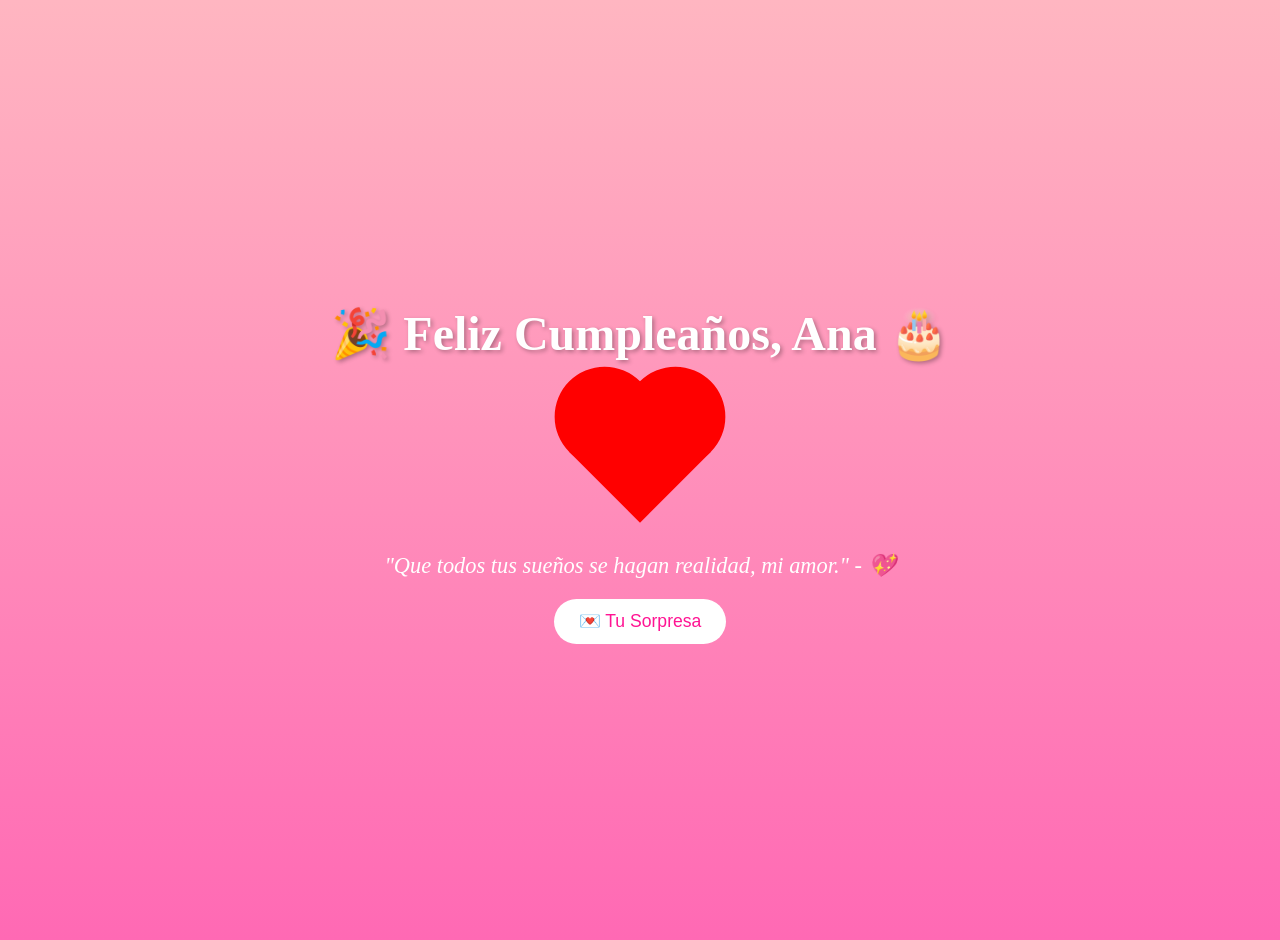
==== index.html @ d387779c "Update index.html" ====
<!DOCTYPE html>
<html lang="es">
<head>
    <meta charset="UTF-8">
    <meta name="viewport" content="width=device-width, initial-scale=1.0">
    <title>Feliz Cumpleaños, Ana</title>
    <style>
        /* Estilos generales */
        body {
            margin: 0;
            padding: 0;
            background: linear-gradient(to bottom, #ffb6c1, #ff69b4);
            font-family: 'Georgia', serif;
            color: #fff;
            text-align: center;
            display: flex;
            flex-direction: column;
            align-items: center;
            justify-content: center;
            min-height: 100vh;
            padding: 20px;
            transition: all 0.5s ease-in-out;
            overflow-x: hidden;
        }

        h1 {
            font-size: 3em;
            margin: 10px;
            text-shadow: 2px 2px 4px rgba(0,0,0,0.3);
            animation: bounce 1s infinite alternate;
        }

        @keyframes bounce {
            0% { transform: translateY(0); }
            100% { transform: translateY(-10px); }
        }

        /* Corazón animado */
        .heart-container {
            position: relative;
            width: 120px;
            height: 120px;
            margin: 20px auto;
        }

        .heart {
            position: absolute;
            width: 100px;
            height: 100px;
            background: red;
            left: 50%;
            top: 50%;
            transform: translate(-50%, -50%) rotate(-45deg);
            animation: heartbeat 1.5s infinite;
        }

        .heart::before,
        .heart::after {
            content: "";
            position: absolute;
            width: 100px;
            height: 100px;
            background: red;
            border-radius: 50%;
        }

        .heart::before {
            left: 50px;
            top: 0;
        }

        .heart::after {
            top: -50px;
            left: 0;
        }

        @keyframes heartbeat {
            0%, 100% { transform: translate(-50%, -50%) rotate(-45deg) scale(1); }
            50% { transform: translate(-50%, -50%) rotate(-45deg) scale(1.2); }
        }

        /* Citas y texto */
        .quote {
            font-size: 1.4em;
            font-style: italic;
            margin: 20px;
        }

        /* Botón */
        .love-button {
            padding: 12px 25px;
            font-size: 1.1em;
            border: none;
            border-radius: 25px;
            background: #fff;
            color: #ff1493;
            cursor: pointer;
            transition: background 0.3s, transform 0.3s;
        }

        .love-button:hover {
            background: #ff69b4;
            color: white;
            transform: scale(1.05);
        }

        /* Carta oculta */
        .hidden-message {
            display: none;
            font-size: 1.2em;
            margin: 20px;
            max-width: 600px;
            line-height: 1.5;
            padding: 15px;
            border-radius: 10px;
            background: rgba(255,255,255,0.2);
            animation: fadeIn 1s ease-in-out;
        }

        @keyframes fadeIn {
            0% { opacity: 0; }
            100% { opacity: 1; }
        }

        /* Activar scroll cuando la carta esté visible */
        .show-scroll {
            overflow-y: auto;
            height: auto;
        }

        /* Globos flotantes */
        .balloon {
            position: absolute;
            width: 30px;
            height: 40px;
            background: #ff0000;
            border-radius: 50%;
            opacity: 0.7;
            animation: floatUp 5s infinite linear;
        }

        @keyframes floatUp {
            0% { transform: translateY(0); opacity: 0.8; }
            100% { transform: translateY(-100vh); opacity: 0; }
        }

        /* Diseño responsive */
        @media (max-width: 600px) {
            h1 {
                font-size: 2.5em;
            }

            .heart-container {
                width: 100px;
                height: 100px;
            }

            .quote {
                font-size: 1.2em;
            }

            .love-button {
                font-size: 1em;
                padding: 10px 20px;
            }

            .hidden-message {
                font-size: 1em;
                padding: 10px;
            }
        }

    </style>
</head>
<body id="pageBody">
    <h1>🎉 Feliz Cumpleaños, Ana 🎂</h1>
    <div class="heart-container">
        <div class="heart"></div>
    </div>

    <div class="quote">
        "Que todos tus sueños se hagan realidad, mi amor." - 💖
    </div>

    <button class="love-button" onclick="showMessage()">💌 Tu Sorpresa</button>

    <div id="hiddenMessage" class="hidden-message">
        <h2>💌 Carta para ti</h2>
        <p>Mi amor, Ana,</p>
        <p>Hoy es un día especial, porque el mundo celebró el día en que llegaste a iluminarlo con tu sonrisa.  
           Pero más que un cumpleaños, es un recordatorio de lo maravillosa que eres y de lo afortunado que soy de compartir mi vida contigo.</p>
        <p>Te amo con cada latido, con cada palabra y con cada mirada.  
           Hoy, mi deseo es que este nuevo año en tu vida esté lleno de felicidad, amor y sueños cumplidos.</p>
        <p>Feliz cumpleaños, mi amor.  
           Siempre tuyo,</p>
        <p>Tu amor 💖</p>
    </div>

    <script>
        function showMessage() {
            let message = document.getElementById("hiddenMessage");
            let body = document.getElementById("pageBody");

            message.style.display = "block";
            body.classList.add("show-scroll");

            // Generar globos
            for (let i = 0; i < 10; i++) {
                let balloon = document.createElement("div");
                balloon.classList.add("balloon");
                balloon.style.left = Math.random() * window.innerWidth + "px";
                balloon.style.animationDuration = (3 + Math.random() * 3) + "s";
                document.body.appendChild(balloon);

                setTimeout(() => {
                    balloon.remove();
                }, 5000);
            }
        }
    </script>
</body>
</html>
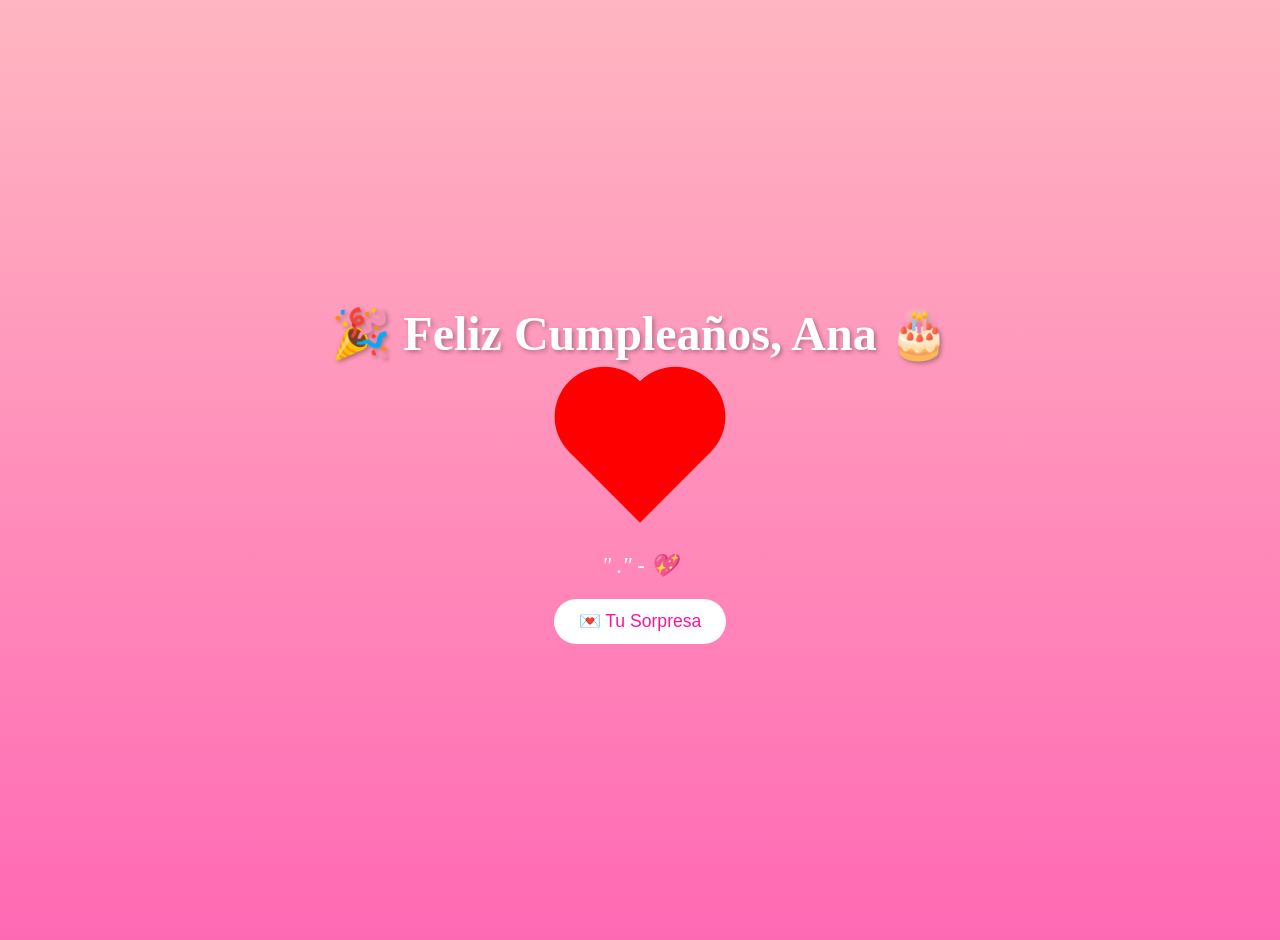
==== commit dcbfcea8: "Update index.html" ====
--- a/index.html
+++ b/index.html
@@ -179,21 +179,20 @@
     </div>
 
     <div class="quote">
-        "Que todos tus sueños se hagan realidad, mi amor." - 💖
+        " ." - 💖
     </div>
 
     <button class="love-button" onclick="showMessage()">💌 Tu Sorpresa</button>
 
     <div id="hiddenMessage" class="hidden-message">
-        <h2>💌 Carta para ti</h2>
-        <p>Mi amor, Ana,</p>
+        <h2>💌 Cartita para ti</h2>
         <p>Hoy es un día especial, porque el mundo celebró el día en que llegaste a iluminarlo con tu sonrisa.  
            Pero más que un cumpleaños, es un recordatorio de lo maravillosa que eres y de lo afortunado que soy de compartir mi vida contigo.</p>
         <p>Te amo con cada latido, con cada palabra y con cada mirada.  
            Hoy, mi deseo es que este nuevo año en tu vida esté lleno de felicidad, amor y sueños cumplidos.</p>
-        <p>Feliz cumpleaños, mi amor.  
-           Siempre tuyo,</p>
-        <p>Tu amor 💖</p>
+        <p>Feliz cumpleaños, mi vida.  
+           Siempre tuyo, Siempre juntitos</p>
+        <p>Tu currusquito 💖</p>
     </div>
 
     <script>
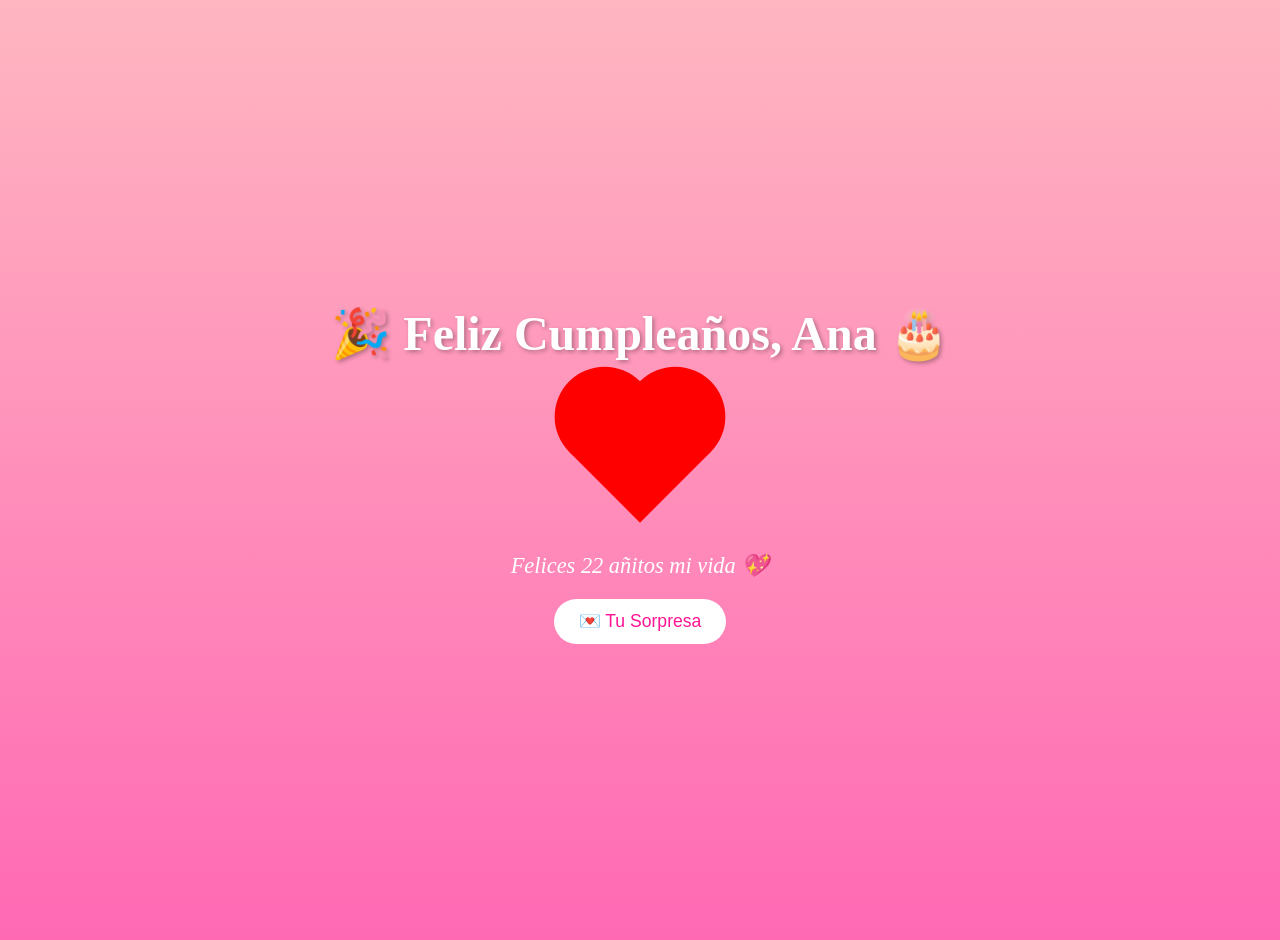
==== commit df40db3b: "Update index.html" ====
--- a/index.html
+++ b/index.html
@@ -179,19 +179,19 @@
     </div>
 
     <div class="quote">
-        " ." - 💖
+        Felices 22 añitos mi vida 💖
     </div>
 
     <button class="love-button" onclick="showMessage()">💌 Tu Sorpresa</button>
 
     <div id="hiddenMessage" class="hidden-message">
         <h2>💌 Cartita para ti</h2>
-        <p>Hoy es un día especial, porque el mundo celebró el día en que llegaste a iluminarlo con tu sonrisa.  
-           Pero más que un cumpleaños, es un recordatorio de lo maravillosa que eres y de lo afortunado que soy de compartir mi vida contigo.</p>
-        <p>Te amo con cada latido, con cada palabra y con cada mirada.  
-           Hoy, mi deseo es que este nuevo año en tu vida esté lleno de felicidad, amor y sueños cumplidos.</p>
-        <p>Feliz cumpleaños, mi vida.  
-           Siempre tuyo, Siempre juntitos</p>
+        <p>Hoy es un día muy muy muy especial, no solo porque cumplas 22 añitos sino porque va a ser la primera de muchisisisimas veces que te voy a felicitar :).  
+           El 5 de marzo de 2003 se ha convertido en uno de mis dias favoritos porque fue cuando nació el amor de mi vida, apareció en este mundo la persona mas buena, dulce, inteligente y maravillosa que he conocido en mi vida.</p>
+        <p>Mi amor por ti es la cosa mas bonita que he sentido nunca, afortunado es poco, eres la mejor novia del universo, cada dia que pasamos juntos se convierte en uno de los mejores dias que he vivido hasta ahora, cada conversacion, cada beso, cada abrazo, TODO.  
+           </p>
+        <p>Feliz cumpleaños, mi vida.</p>
+            <p>Siempre tuyo, Siempre juntitos</p>
         <p>Tu currusquito 💖</p>
     </div>
 
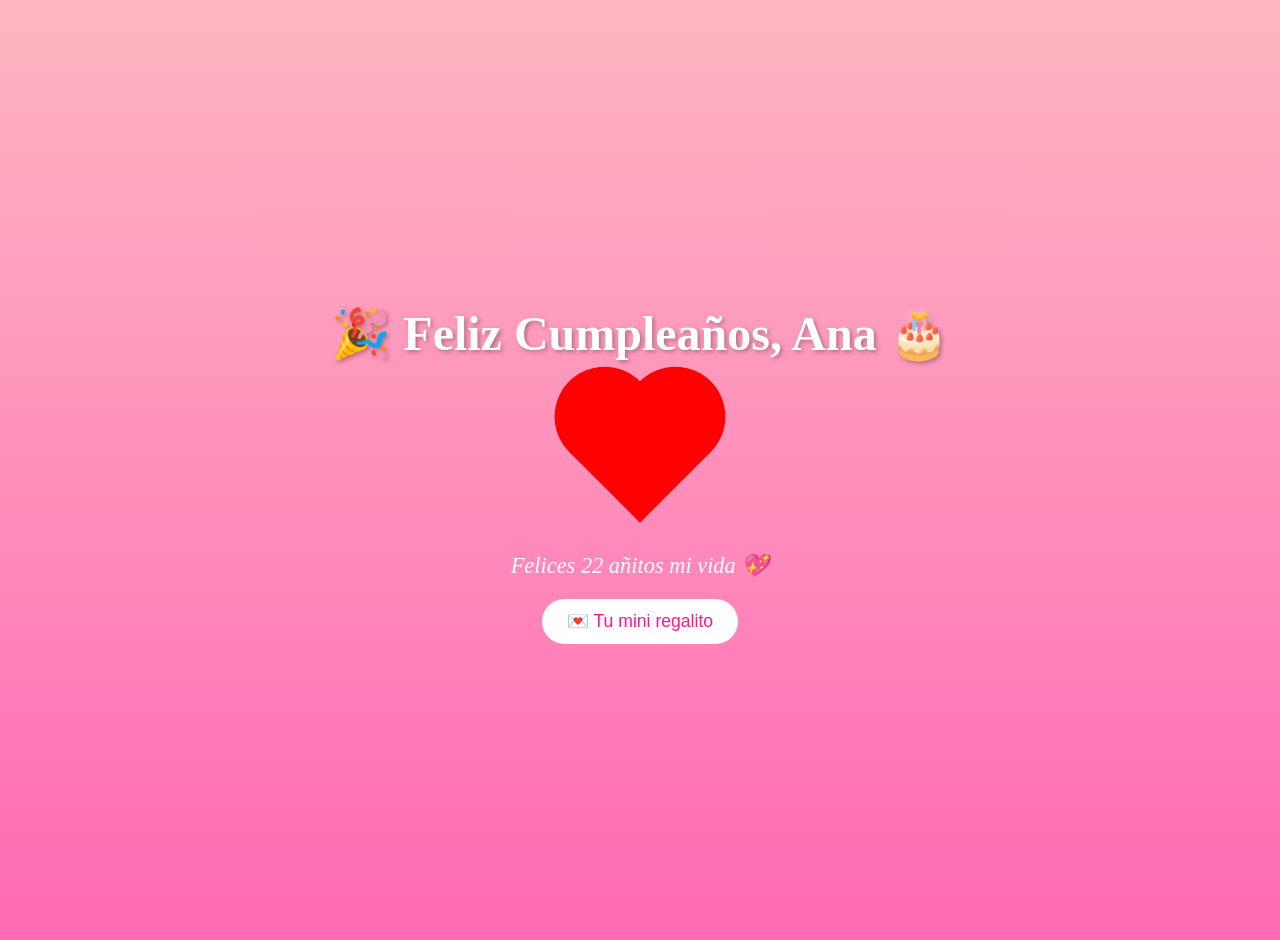
==== commit 06711c3a: "Update index.html" ====
--- a/index.html
+++ b/index.html
@@ -182,7 +182,7 @@
         Felices 22 añitos mi vida 💖
     </div>
 
-    <button class="love-button" onclick="showMessage()">💌 Tu Sorpresa</button>
+    <button class="love-button" onclick="showMessage()">💌 Tu mini regalito</button>
 
     <div id="hiddenMessage" class="hidden-message">
         <h2>💌 Cartita para ti</h2>
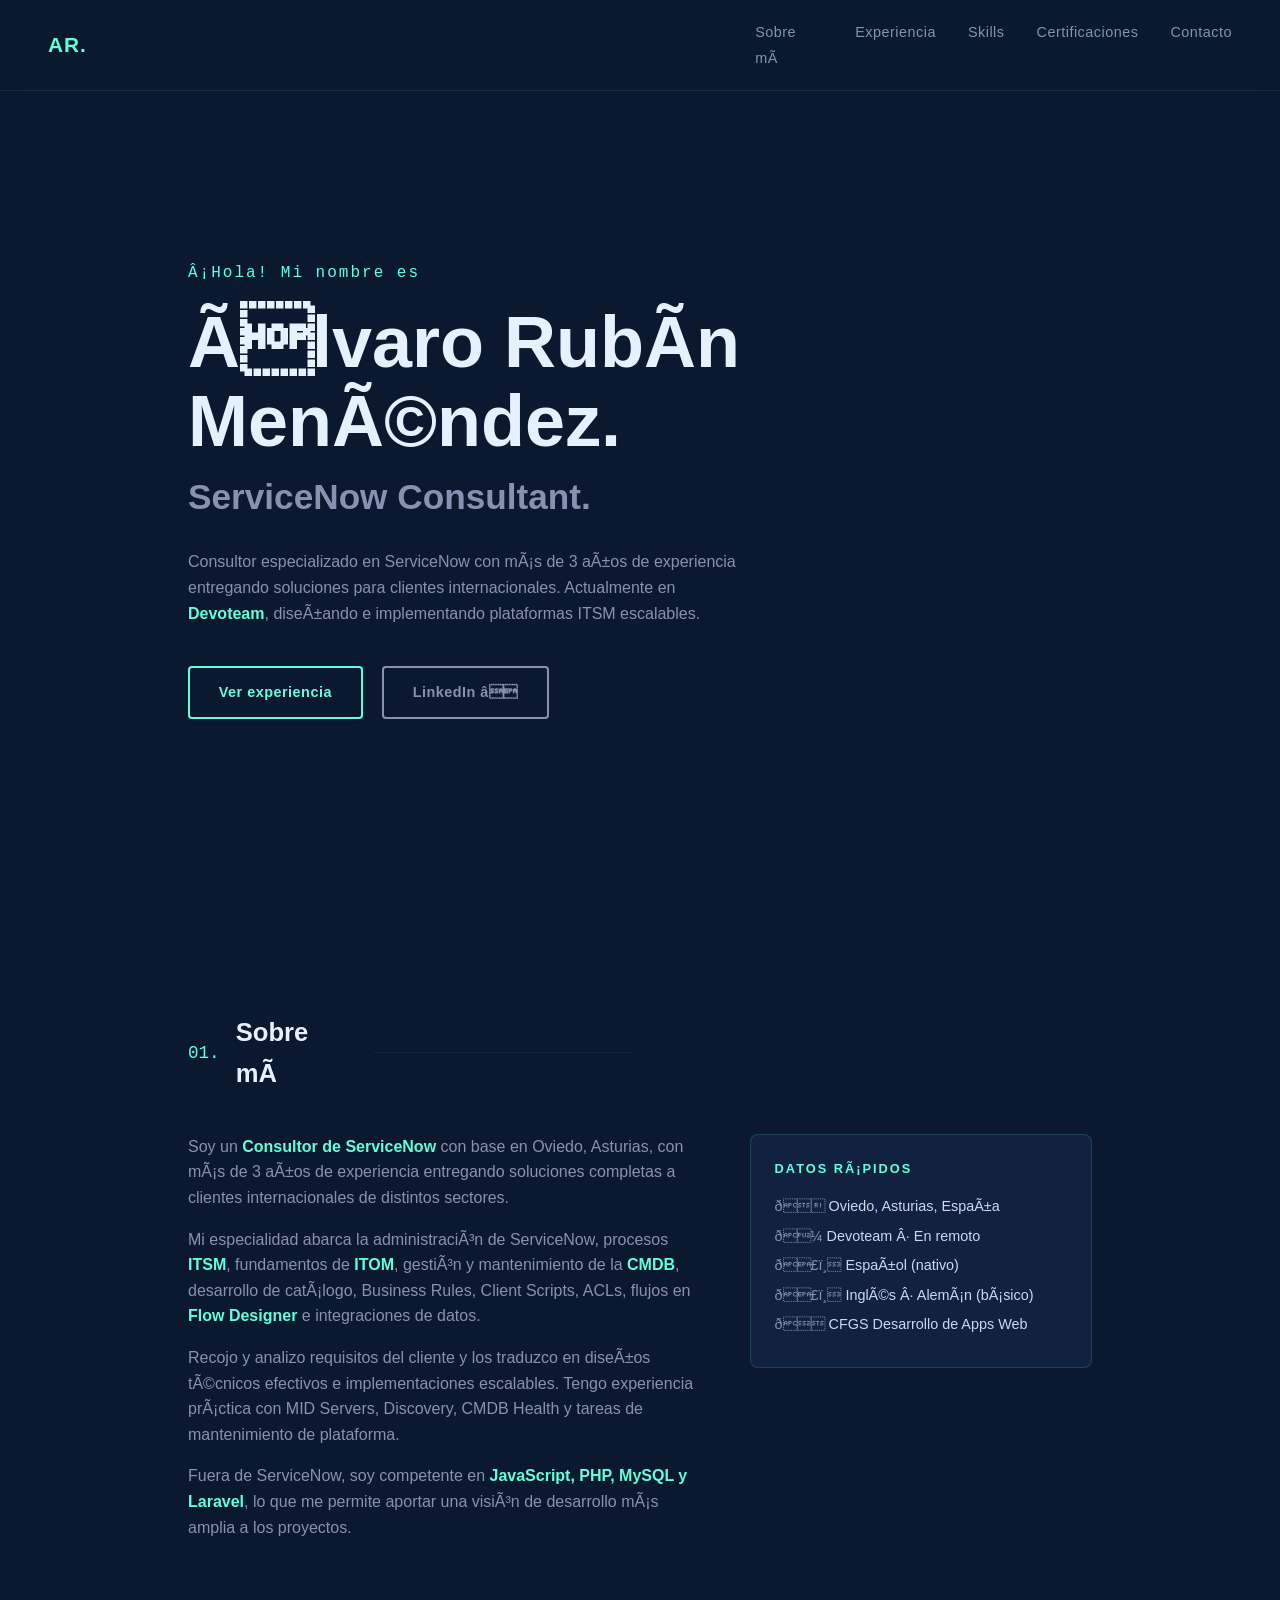
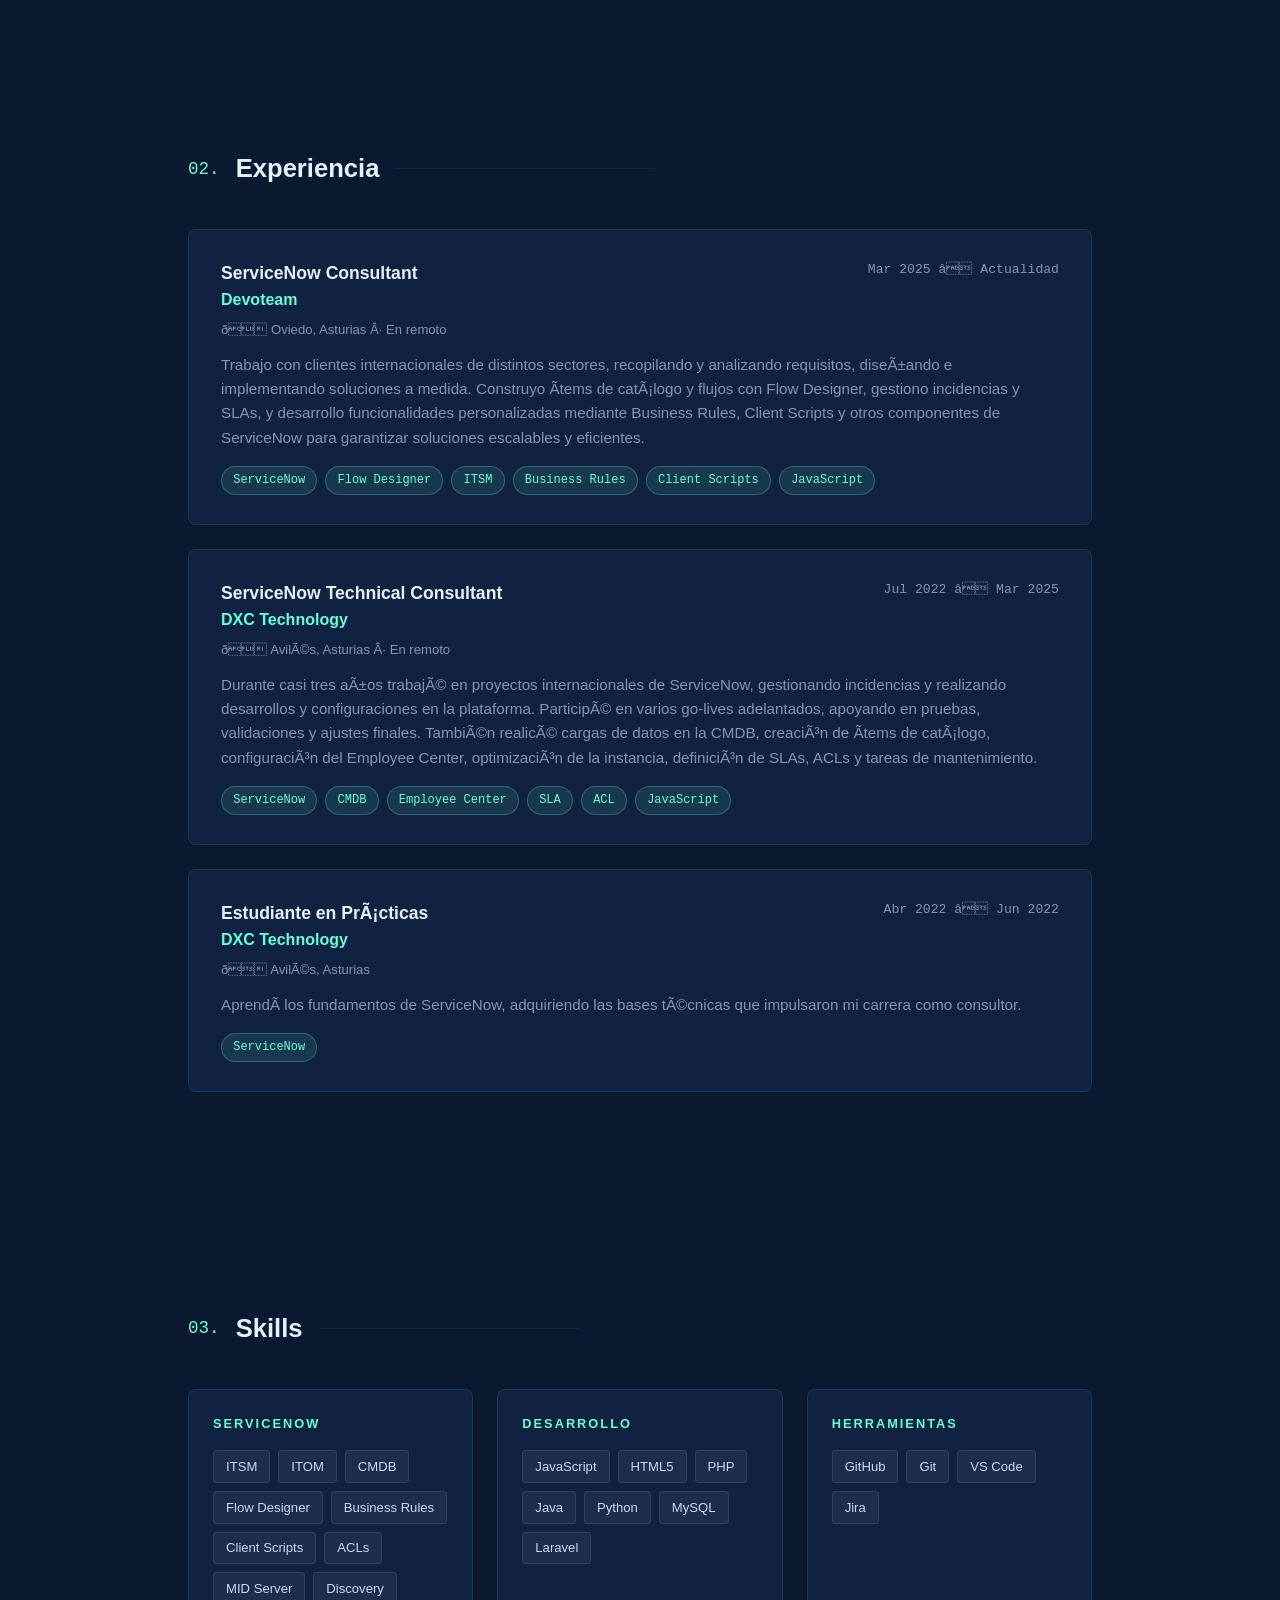
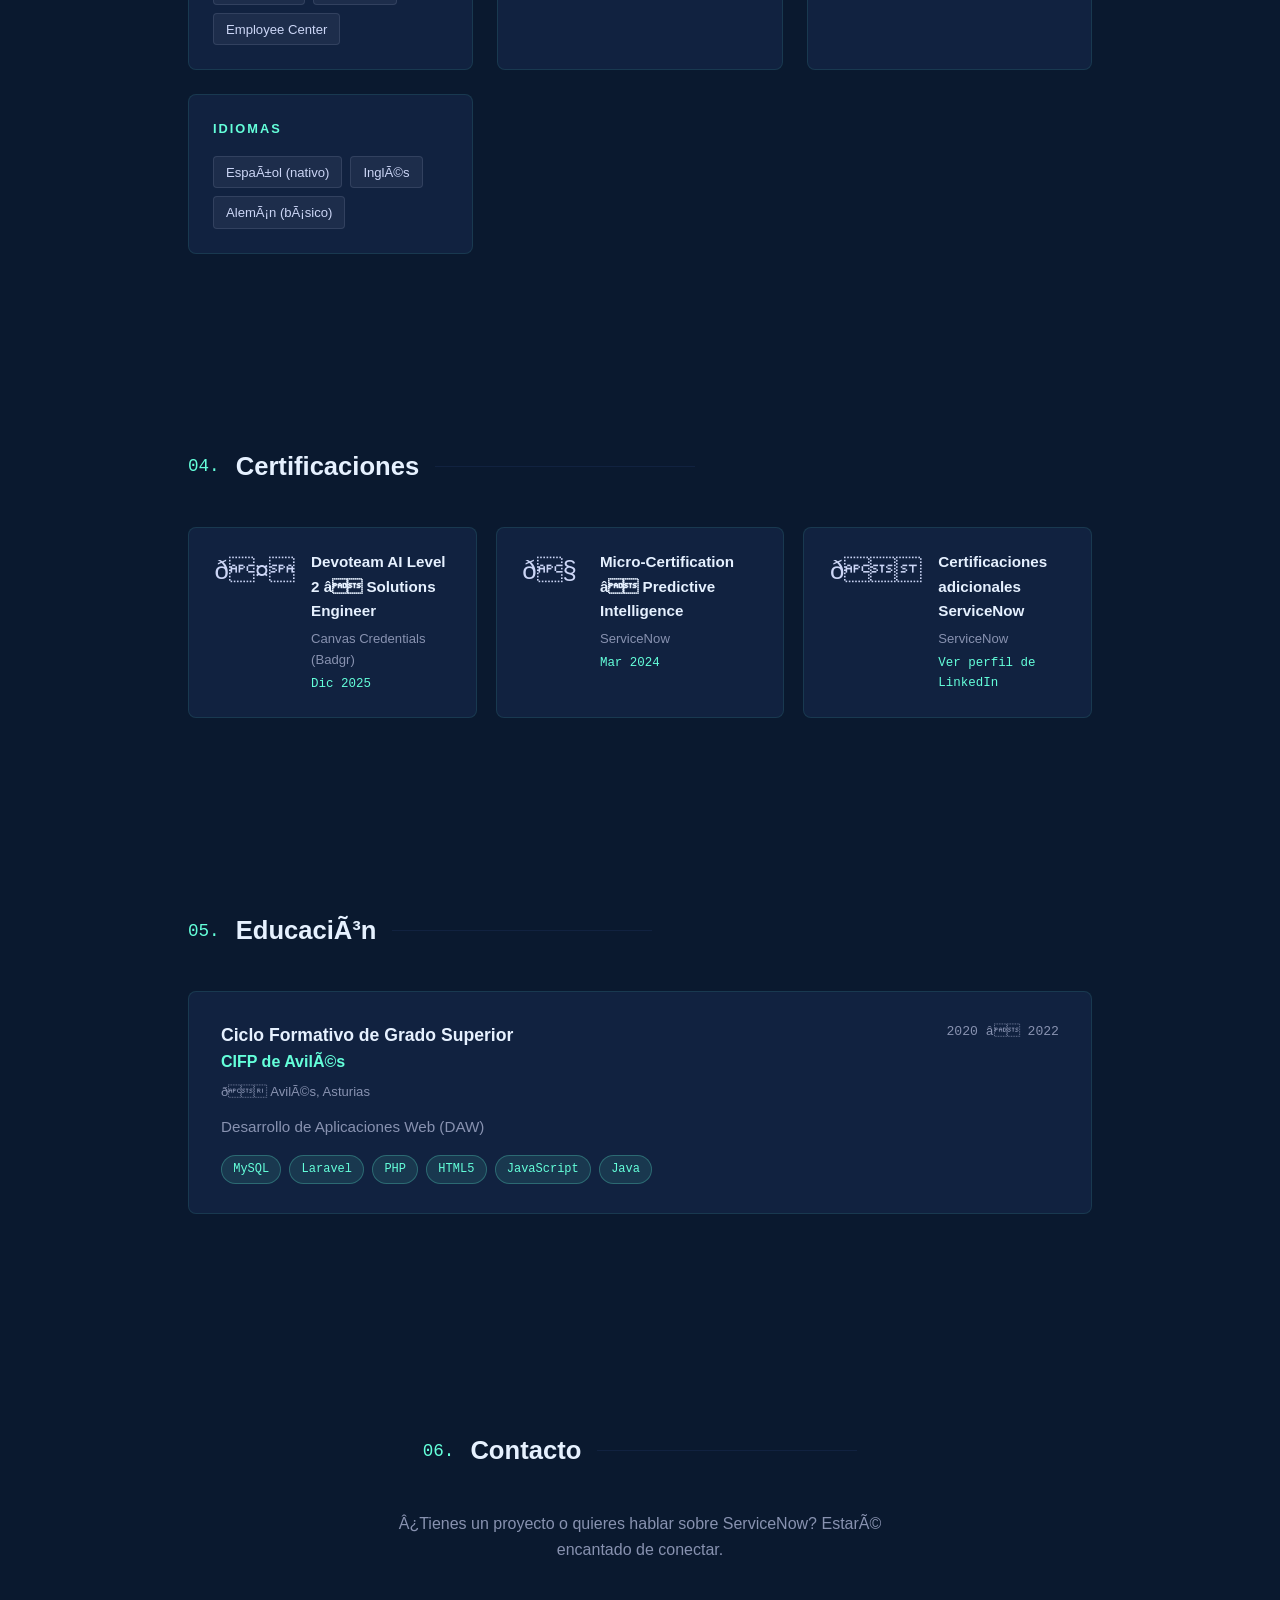
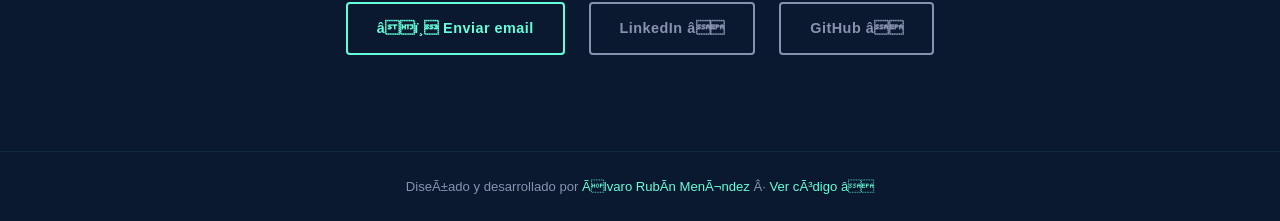
==== commit a2091a7c: "Añadir portfolio profesional" ====
--- a/index.html
+++ b/index.html
@@ -1,221 +1,682 @@
 <!DOCTYPE html>
 <html lang="es">
 <head>
-    <meta charset="UTF-8">
-    <meta name="viewport" content="width=device-width, initial-scale=1.0">
-    <title>Feliz Cumpleaños, Ana</title>
-    <style>
-        /* Estilos generales */
-        body {
-            margin: 0;
-            padding: 0;
-            background: linear-gradient(to bottom, #ffb6c1, #ff69b4);
-            font-family: 'Georgia', serif;
-            color: #fff;
-            text-align: center;
-            display: flex;
-            flex-direction: column;
-            align-items: center;
-            justify-content: center;
-            min-height: 100vh;
-            padding: 20px;
-            transition: all 0.5s ease-in-out;
-            overflow-x: hidden;
+  <meta charset="UTF-8" />
+  <meta name="viewport" content="width=device-width, initial-scale=1.0" />
+  <title>Ãlvaro RubÃ­n MenÃ©ndez â ServiceNow Consultant</title>
+  <meta name="description" content="Portfolio profesional de Ãlvaro RubÃ­n MenÃ©ndez, ServiceNow Consultant en Devoteam con mÃ¡s de 3 aÃ±os de experiencia." />
+  <style>
+    :root {
+      --bg: #0a192f;
+      --bg2: #112240;
+      --accent: #64ffda;
+      --accent2: #57cbba;
+      --text: #ccd6f6;
+      --subtext: #8892b0;
+      --white: #e6f1ff;
+      --transition: all 0.3s ease;
+    }
+
+    * { margin: 0; padding: 0; box-sizing: border-box; }
+
+    html { scroll-behavior: smooth; }
+
+    body {
+      background-color: var(--bg);
+      color: var(--text);
+      font-family: 'Segoe UI', Tahoma, Geneva, Verdana, sans-serif;
+      line-height: 1.6;
+    }
+
+    /* ââ NAV ââ */
+    nav {
+      position: fixed;
+      top: 0; left: 0; right: 0;
+      z-index: 100;
+      display: flex;
+      justify-content: space-between;
+      align-items: center;
+      padding: 1.2rem 3rem;
+      background: rgba(10, 25, 47, 0.92);
+      backdrop-filter: blur(10px);
+      border-bottom: 1px solid rgba(100, 255, 218, 0.1);
+    }
+    .nav-logo {
+      font-size: 1.3rem;
+      font-weight: 700;
+      color: var(--accent);
+      text-decoration: none;
+      letter-spacing: 1px;
+    }
+    .nav-links { display: flex; gap: 2rem; list-style: none; }
+    .nav-links a {
+      color: var(--subtext);
+      text-decoration: none;
+      font-size: 0.9rem;
+      letter-spacing: 0.5px;
+      transition: var(--transition);
+    }
+    .nav-links a:hover { color: var(--accent); }
+
+    /* ââ SECTIONS ââ */
+    section {
+      min-height: 100vh;
+      padding: 7rem 3rem 4rem;
+      max-width: 1000px;
+      margin: 0 auto;
+    }
+
+    /* ââ HERO ââ */
+    #hero {
+      display: flex;
+      flex-direction: column;
+      justify-content: center;
+      padding-top: 9rem;
+    }
+    .hero-greeting {
+      color: var(--accent);
+      font-size: 1rem;
+      letter-spacing: 2px;
+      margin-bottom: 1rem;
+      font-family: 'Courier New', monospace;
+    }
+    .hero-name {
+      font-size: clamp(2.5rem, 6vw, 4.5rem);
+      font-weight: 800;
+      color: var(--white);
+      line-height: 1.1;
+    }
+    .hero-title {
+      font-size: clamp(1.4rem, 3vw, 2.2rem);
+      font-weight: 600;
+      color: var(--subtext);
+      margin-top: 0.5rem;
+    }
+    .hero-bio {
+      max-width: 560px;
+      margin-top: 1.5rem;
+      color: var(--subtext);
+      font-size: 1rem;
+    }
+    .hero-buttons {
+      display: flex;
+      gap: 1.2rem;
+      margin-top: 2.5rem;
+      flex-wrap: wrap;
+    }
+    .btn {
+      display: inline-flex;
+      align-items: center;
+      gap: 0.5rem;
+      padding: 0.8rem 1.8rem;
+      border-radius: 4px;
+      font-size: 0.9rem;
+      font-weight: 600;
+      text-decoration: none;
+      letter-spacing: 0.5px;
+      transition: var(--transition);
+      cursor: pointer;
+    }
+    .btn-primary {
+      border: 2px solid var(--accent);
+      color: var(--accent);
+      background: transparent;
+    }
+    .btn-primary:hover {
+      background: rgba(100, 255, 218, 0.1);
+      transform: translateY(-2px);
+    }
+    .btn-secondary {
+      border: 2px solid var(--subtext);
+      color: var(--subtext);
+      background: transparent;
+    }
+    .btn-secondary:hover {
+      border-color: var(--accent);
+      color: var(--accent);
+      transform: translateY(-2px);
+    }
+
+    /* ââ SECTION TITLE ââ */
+    .section-title {
+      display: flex;
+      align-items: center;
+      gap: 1rem;
+      font-size: 1.6rem;
+      font-weight: 700;
+      color: var(--white);
+      margin-bottom: 2.5rem;
+    }
+    .section-title::before {
+      content: attr(data-num);
+      color: var(--accent);
+      font-family: 'Courier New', monospace;
+      font-size: 1.1rem;
+      font-weight: 400;
+    }
+    .section-title::after {
+      content: '';
+      flex: 1;
+      height: 1px;
+      background: var(--bg2);
+      max-width: 260px;
+    }
+
+    /* ââ ABOUT ââ */
+    #about { min-height: auto; padding-bottom: 5rem; }
+    .about-grid {
+      display: grid;
+      grid-template-columns: 3fr 2fr;
+      gap: 3rem;
+      align-items: start;
+    }
+    .about-text p { color: var(--subtext); margin-bottom: 1rem; }
+    .about-text p strong { color: var(--accent); }
+    .about-card {
+      background: var(--bg2);
+      border: 1px solid rgba(100,255,218,0.15);
+      border-radius: 8px;
+      padding: 1.5rem;
+    }
+    .about-card h4 {
+      color: var(--accent);
+      font-size: 0.8rem;
+      letter-spacing: 2px;
+      text-transform: uppercase;
+      margin-bottom: 1rem;
+    }
+    .about-card p { color: var(--subtext); font-size: 0.9rem; margin-bottom: 0.4rem; }
+    .about-card p span { color: var(--text); }
+
+    /* ââ EXPERIENCE ââ */
+    #experience { min-height: auto; padding-bottom: 5rem; }
+    .exp-item {
+      background: var(--bg2);
+      border: 1px solid rgba(100,255,218,0.1);
+      border-radius: 8px;
+      padding: 1.8rem 2rem;
+      margin-bottom: 1.5rem;
+      transition: var(--transition);
+      position: relative;
+    }
+    .exp-item:hover {
+      border-color: rgba(100,255,218,0.35);
+      transform: translateY(-3px);
+      box-shadow: 0 8px 30px rgba(0,0,0,0.3);
+    }
+    .exp-header {
+      display: flex;
+      justify-content: space-between;
+      align-items: flex-start;
+      flex-wrap: wrap;
+      gap: 0.5rem;
+      margin-bottom: 0.4rem;
+    }
+    .exp-role {
+      font-size: 1.1rem;
+      font-weight: 700;
+      color: var(--white);
+    }
+    .exp-company {
+      color: var(--accent);
+      font-weight: 600;
+    }
+    .exp-date {
+      font-size: 0.82rem;
+      color: var(--subtext);
+      font-family: 'Courier New', monospace;
+      white-space: nowrap;
+    }
+    .exp-location {
+      font-size: 0.82rem;
+      color: var(--subtext);
+      margin-bottom: 0.8rem;
+    }
+    .exp-desc { color: var(--subtext); font-size: 0.95rem; }
+    .exp-tags {
+      display: flex;
+      flex-wrap: wrap;
+      gap: 0.5rem;
+      margin-top: 1rem;
+    }
+    .tag {
+      background: rgba(100,255,218,0.1);
+      color: var(--accent);
+      font-size: 0.75rem;
+      padding: 0.25rem 0.7rem;
+      border-radius: 20px;
+      border: 1px solid rgba(100,255,218,0.25);
+      font-family: 'Courier New', monospace;
+    }
+
+    /* ââ SKILLS ââ */
+    #skills { min-height: auto; padding-bottom: 5rem; }
+    .skills-grid {
+      display: grid;
+      grid-template-columns: repeat(auto-fill, minmax(280px, 1fr));
+      gap: 1.5rem;
+    }
+    .skill-group {
+      background: var(--bg2);
+      border: 1px solid rgba(100,255,218,0.1);
+      border-radius: 8px;
+      padding: 1.5rem;
+      transition: var(--transition);
+    }
+    .skill-group:hover {
+      border-color: rgba(100,255,218,0.3);
+      transform: translateY(-3px);
+    }
+    .skill-group h3 {
+      color: var(--accent);
+      font-size: 0.8rem;
+      letter-spacing: 2px;
+      text-transform: uppercase;
+      margin-bottom: 1rem;
+    }
+    .skill-tags { display: flex; flex-wrap: wrap; gap: 0.5rem; }
+    .skill-tag {
+      background: rgba(136,146,176,0.1);
+      color: var(--text);
+      font-size: 0.82rem;
+      padding: 0.3rem 0.75rem;
+      border-radius: 4px;
+      border: 1px solid rgba(136,146,176,0.2);
+    }
+
+    /* ââ CERTS ââ */
+    #certifications { min-height: auto; padding-bottom: 5rem; }
+    .certs-grid {
+      display: grid;
+      grid-template-columns: repeat(auto-fill, minmax(280px, 1fr));
+      gap: 1.2rem;
+    }
+    .cert-card {
+      background: var(--bg2);
+      border: 1px solid rgba(100,255,218,0.1);
+      border-radius: 8px;
+      padding: 1.4rem 1.6rem;
+      transition: var(--transition);
+      display: flex;
+      gap: 1rem;
+      align-items: flex-start;
+    }
+    .cert-card:hover {
+      border-color: rgba(100,255,218,0.3);
+      transform: translateY(-3px);
+    }
+    .cert-icon {
+      font-size: 1.6rem;
+      flex-shrink: 0;
+    }
+    .cert-info h4 {
+      color: var(--white);
+      font-size: 0.95rem;
+      font-weight: 600;
+      margin-bottom: 0.3rem;
+    }
+    .cert-info p {
+      color: var(--subtext);
+      font-size: 0.82rem;
+    }
+    .cert-info .cert-date {
+      color: var(--accent);
+      font-size: 0.78rem;
+      font-family: 'Courier New', monospace;
+      margin-top: 0.3rem;
+    }
+
+    /* ââ EDUCATION ââ */
+    #education { min-height: auto; padding-bottom: 5rem; }
+
+    /* ââ CONTACT ââ */
+    #contact {
+      min-height: auto;
+      padding-bottom: 6rem;
+      text-align: center;
+    }
+    .contact-subtitle {
+      color: var(--subtext);
+      font-size: 1rem;
+      max-width: 500px;
+      margin: 0 auto 2.5rem;
+    }
+    .contact-links {
+      display: flex;
+      justify-content: center;
+      gap: 1.5rem;
+      flex-wrap: wrap;
+    }
+
+    /* ââ FOOTER ââ */
+    footer {
+      text-align: center;
+      padding: 1.5rem;
+      color: var(--subtext);
+      font-size: 0.82rem;
+      border-top: 1px solid rgba(100,255,218,0.08);
+    }
+    footer a { color: var(--accent); text-decoration: none; }
+
+    /* ââ SCROLL INDICATOR ââ */
+    .scroll-line {
+      position: fixed;
+      top: 0; left: 0;
+      height: 3px;
+      background: var(--accent);
+      z-index: 200;
+      transition: width 0.1s linear;
+    }
+
+    /* ââ FADE IN ANIMATION ââ */
+    .fade-in {
+      opacity: 0;
+      transform: translateY(20px);
+      transition: opacity 0.6s ease, transform 0.6s ease;
+    }
+    .fade-in.visible {
+      opacity: 1;
+      transform: translateY(0);
+    }
+
+    /* ââ RESPONSIVE ââ */
+    @media (max-width: 768px) {
+      nav { padding: 1rem 1.5rem; }
+      .nav-links { gap: 1.2rem; }
+      section { padding: 6rem 1.5rem 3rem; }
+      .about-grid { grid-template-columns: 1fr; }
+      .hero-buttons { flex-direction: column; align-items: flex-start; }
+      .exp-header { flex-direction: column; }
+    }
+    @media (max-width: 480px) {
+      .nav-links { display: none; }
+    }
+  </style>
+</head>
+<body>
+
+  <!-- Progress bar -->
+  <div class="scroll-line" id="scrollLine"></div>
+
+  <!-- NAV -->
+  <nav>
+    <a class="nav-logo" href="#hero">AR.</a>
+    <ul class="nav-links">
+      <li><a href="#about">Sobre mÃ­</a></li>
+      <li><a href="#experience">Experiencia</a></li>
+      <li><a href="#skills">Skills</a></li>
+      <li><a href="#certifications">Certificaciones</a></li>
+      <li><a href="#contact">Contacto</a></li>
+    </ul>
+  </nav>
+
+  <!-- HERO -->
+  <section id="hero">
+    <p class="hero-greeting">Â¡Hola! Mi nombre es</p>
+    <h1 class="hero-name">Ãlvaro RubÃ­n MenÃ©ndez.</h1>
+    <h2 class="hero-title">ServiceNow Consultant.</h2>
+    <p class="hero-bio">
+      Consultor especializado en ServiceNow con mÃ¡s de 3 aÃ±os de experiencia entregando soluciones para clientes internacionales. Actualmente en <strong style="color:var(--accent)">Devoteam</strong>, diseÃ±ando e implementando plataformas ITSM escalables.
+    </p>
+    <div class="hero-buttons">
+      <a class="btn btn-primary" href="#experience">Ver experiencia</a>
+      <a class="btn btn-secondary" href="https://linkedin.com/in/alvarorubin" target="_blank" rel="noopener">LinkedIn â</a>
+    </div>
+  </section>
+
+  <!-- ABOUT -->
+  <section id="about">
+    <h2 class="section-title" data-num="01.">Sobre mÃ­</h2>
+    <div class="about-grid fade-in">
+      <div class="about-text">
+        <p>
+          Soy un <strong>Consultor de ServiceNow</strong> con base en Oviedo, Asturias, con mÃ¡s de 3 aÃ±os de experiencia entregando soluciones completas a clientes internacionales de distintos sectores.
+        </p>
+        <p>
+          Mi especialidad abarca la administraciÃ³n de ServiceNow, procesos <strong>ITSM</strong>, fundamentos de <strong>ITOM</strong>, gestiÃ³n y mantenimiento de la <strong>CMDB</strong>, desarrollo de catÃ¡logo, Business Rules, Client Scripts, ACLs, flujos en <strong>Flow Designer</strong> e integraciones de datos.
+        </p>
+        <p>
+          Recojo y analizo requisitos del cliente y los traduzco en diseÃ±os tÃ©cnicos efectivos e implementaciones escalables. Tengo experiencia prÃ¡ctica con MID Servers, Discovery, CMDB Health y tareas de mantenimiento de plataforma.
+        </p>
+        <p>
+          Fuera de ServiceNow, soy competente en <strong>JavaScript, PHP, MySQL y Laravel</strong>, lo que me permite aportar una visiÃ³n de desarrollo mÃ¡s amplia a los proyectos.
+        </p>
+      </div>
+      <div>
+        <div class="about-card">
+          <h4>Datos rÃ¡pidos</h4>
+          <p>ð <span>Oviedo, Asturias, EspaÃ±a</span></p>
+          <p>ð¼ <span>Devoteam Â· En remoto</span></p>
+          <p>ð£ï¸ <span>EspaÃ±ol (nativo)</span></p>
+          <p>ð£ï¸ <span>InglÃ©s Â· AlemÃ¡n (bÃ¡sico)</span></p>
+          <p>ð <span>CFGS Desarrollo de Apps Web</span></p>
+        </div>
+      </div>
+    </div>
+  </section>
+
+  <!-- EXPERIENCE -->
+  <section id="experience">
+    <h2 class="section-title" data-num="02.">Experiencia</h2>
+
+    <div class="exp-item fade-in">
+      <div class="exp-header">
+        <div>
+          <div class="exp-role">ServiceNow Consultant</div>
+          <div class="exp-company">Devoteam</div>
+        </div>
+        <div class="exp-date">Mar 2025 â Actualidad</div>
+      </div>
+      <div class="exp-location">ð Oviedo, Asturias Â· En remoto</div>
+      <p class="exp-desc">
+        Trabajo con clientes internacionales de distintos sectores, recopilando y analizando requisitos, diseÃ±ando e implementando soluciones a medida. Construyo Ã­tems de catÃ¡logo y flujos con Flow Designer, gestiono incidencias y SLAs, y desarrollo funcionalidades personalizadas mediante Business Rules, Client Scripts y otros componentes de ServiceNow para garantizar soluciones escalables y eficientes.
+      </p>
+      <div class="exp-tags">
+        <span class="tag">ServiceNow</span>
+        <span class="tag">Flow Designer</span>
+        <span class="tag">ITSM</span>
+        <span class="tag">Business Rules</span>
+        <span class="tag">Client Scripts</span>
+        <span class="tag">JavaScript</span>
+      </div>
+    </div>
+
+    <div class="exp-item fade-in">
+      <div class="exp-header">
+        <div>
+          <div class="exp-role">ServiceNow Technical Consultant</div>
+          <div class="exp-company">DXC Technology</div>
+        </div>
+        <div class="exp-date">Jul 2022 â Mar 2025</div>
+      </div>
+      <div class="exp-location">ð AvilÃ©s, Asturias Â· En remoto</div>
+      <p class="exp-desc">
+        Durante casi tres aÃ±os trabajÃ© en proyectos internacionales de ServiceNow, gestionando incidencias y realizando desarrollos y configuraciones en la plataforma. ParticipÃ© en varios go-lives adelantados, apoyando en pruebas, validaciones y ajustes finales. TambiÃ©n realicÃ© cargas de datos en la CMDB, creaciÃ³n de Ã­tems de catÃ¡logo, configuraciÃ³n del Employee Center, optimizaciÃ³n de la instancia, definiciÃ³n de SLAs, ACLs y tareas de mantenimiento.
+      </p>
+      <div class="exp-tags">
+        <span class="tag">ServiceNow</span>
+        <span class="tag">CMDB</span>
+        <span class="tag">Employee Center</span>
+        <span class="tag">SLA</span>
+        <span class="tag">ACL</span>
+        <span class="tag">JavaScript</span>
+      </div>
+    </div>
+
+    <div class="exp-item fade-in">
+      <div class="exp-header">
+        <div>
+          <div class="exp-role">Estudiante en PrÃ¡cticas</div>
+          <div class="exp-company">DXC Technology</div>
+        </div>
+        <div class="exp-date">Abr 2022 â Jun 2022</div>
+      </div>
+      <div class="exp-location">ð AvilÃ©s, Asturias</div>
+      <p class="exp-desc">
+        AprendÃ­ los fundamentos de ServiceNow, adquiriendo las bases tÃ©cnicas que impulsaron mi carrera como consultor.
+      </p>
+      <div class="exp-tags">
+        <span class="tag">ServiceNow</span>
+      </div>
+    </div>
+  </section>
+
+  <!-- SKILLS -->
+  <section id="skills">
+    <h2 class="section-title" data-num="03.">Skills</h2>
+    <div class="skills-grid fade-in">
+      <div class="skill-group">
+        <h3>ServiceNow</h3>
+        <div class="skill-tags">
+          <span class="skill-tag">ITSM</span>
+          <span class="skill-tag">ITOM</span>
+          <span class="skill-tag">CMDB</span>
+          <span class="skill-tag">Flow Designer</span>
+          <span class="skill-tag">Business Rules</span>
+          <span class="skill-tag">Client Scripts</span>
+          <span class="skill-tag">ACLs</span>
+          <span class="skill-tag">MID Server</span>
+          <span class="skill-tag">Discovery</span>
+          <span class="skill-tag">Employee Center</span>
+        </div>
+      </div>
+      <div class="skill-group">
+        <h3>Desarrollo</h3>
+        <div class="skill-tags">
+          <span class="skill-tag">JavaScript</span>
+          <span class="skill-tag">HTML5</span>
+          <span class="skill-tag">PHP</span>
+          <span class="skill-tag">Java</span>
+          <span class="skill-tag">Python</span>
+          <span class="skill-tag">MySQL</span>
+          <span class="skill-tag">Laravel</span>
+        </div>
+      </div>
+      <div class="skill-group">
+        <h3>Herramientas</h3>
+        <div class="skill-tags">
+          <span class="skill-tag">GitHub</span>
+          <span class="skill-tag">Git</span>
+          <span class="skill-tag">VS Code</span>
+          <span class="skill-tag">Jira</span>
+        </div>
+      </div>
+      <div class="skill-group">
+        <h3>Idiomas</h3>
+        <div class="skill-tags">
+          <span class="skill-tag">EspaÃ±ol (nativo)</span>
+          <span class="skill-tag">InglÃ©s</span>
+          <span class="skill-tag">AlemÃ¡n (bÃ¡sico)</span>
+        </div>
+      </div>
+    </div>
+  </section>
+
+  <!-- CERTIFICATIONS -->
+  <section id="certifications">
+    <h2 class="section-title" data-num="04.">Certificaciones</h2>
+    <div class="certs-grid fade-in">
+      <div class="cert-card">
+        <div class="cert-icon">ð¤</div>
+        <div class="cert-info">
+          <h4>Devoteam AI Level 2 â Solutions Engineer</h4>
+          <p>Canvas Credentials (Badgr)</p>
+          <p class="cert-date">Dic 2025</p>
+        </div>
+      </div>
+      <div class="cert-card">
+        <div class="cert-icon">ð§ </div>
+        <div class="cert-info">
+          <h4>Micro-Certification â Predictive Intelligence</h4>
+          <p>ServiceNow</p>
+          <p class="cert-date">Mar 2024</p>
+        </div>
+      </div>
+      <div class="cert-card">
+        <div class="cert-icon">ð</div>
+        <div class="cert-info">
+          <h4>Certificaciones adicionales ServiceNow</h4>
+          <p>ServiceNow</p>
+          <p class="cert-date">Ver perfil de LinkedIn</p>
+        </div>
+      </div>
+    </div>
+  </section>
+
+  <!-- EDUCATION -->
+  <section id="education">
+    <h2 class="section-title" data-num="05.">EducaciÃ³n</h2>
+    <div class="exp-item fade-in">
+      <div class="exp-header">
+        <div>
+          <div class="exp-role">Ciclo Formativo de Grado Superior</div>
+          <div class="exp-company">CIFP de AvilÃ©s</div>
+        </div>
+        <div class="exp-date">2020 â 2022</div>
+      </div>
+      <div class="exp-location">ð AvilÃ©s, Asturias</div>
+      <p class="exp-desc">Desarrollo de Aplicaciones Web (DAW)</p>
+      <div class="exp-tags">
+        <span class="tag">MySQL</span>
+        <span class="tag">Laravel</span>
+        <span class="tag">PHP</span>
+        <span class="tag">HTML5</span>
+        <span class="tag">JavaScript</span>
+        <span class="tag">Java</span>
+      </div>
+    </div>
+  </section>
+
+  <!-- CONTACT -->
+  <section id="contact">
+    <h2 class="section-title" data-num="06." style="justify-content:center">Contacto</h2>
+    <p class="contact-subtitle">
+      Â¿Tienes un proyecto o quieres hablar sobre ServiceNow? EstarÃ© encantado de conectar.
+    </p>
+    <div class="contact-links">
+      <a class="btn btn-primary" href="mailto:alvarorubin611@gmail.com">âï¸ Enviar email</a>
+      <a class="btn btn-secondary" href="https://linkedin.com/in/alvarorubin" target="_blank" rel="noopener">LinkedIn â</a>
+      <a class="btn btn-secondary" href="https://github.com/alvarorubin" target="_blank" rel="noopener">GitHub â</a>
+    </div>
+  </section>
+
+  <!-- FOOTER -->
+  <footer>
+    <p>DiseÃ±ado y desarrollado por <a href="#hero">Ãlvaro RubÃ­n MenÃ¬ndez</a> Â· <a href="https://github.com/alvarorubin/alvarorubin.github.io" target="_blank" rel="noopener">Ver cÃ³digo â</a></p>
+  </footer>
+
+  <script>
+    // Scroll progress bar
+    window.addEventListener('scroll', () => {
+      const scrolled = window.scrollY;
+      const maxScroll = document.documentElement.scrollHeight - window.innerHeight;
+      const pct = (scrolled / maxScroll) * 100;
+      document.getElementById('scrollLine').style.width = pct + '%';
+    });
+
+    // Fade-in on scroll
+    const observer = new IntersectionObserver((entries) => {
+      entries.forEach(entry => {
+        if (entry.isIntersecting) {
+          entry.target.classList.add('visible');
         }
-
-        h1 {
-            font-size: 3em;
-            margin: 10px;
-            text-shadow: 2px 2px 4px rgba(0,0,0,0.3);
-            animation: bounce 1s infinite alternate;
-        }
-
-        @keyframes bounce {
-            0% { transform: translateY(0); }
-            100% { transform: translateY(-10px); }
-        }
-
-        /* Corazón animado */
-        .heart-container {
-            position: relative;
-            width: 120px;
-            height: 120px;
-            margin: 20px auto;
-        }
-
-        .heart {
-            position: absolute;
-            width: 100px;
-            height: 100px;
-            background: red;
-            left: 50%;
-            top: 50%;
-            transform: translate(-50%, -50%) rotate(-45deg);
-            animation: heartbeat 1.5s infinite;
-        }
-
-        .heart::before,
-        .heart::after {
-            content: "";
-            position: absolute;
-            width: 100px;
-            height: 100px;
-            background: red;
-            border-radius: 50%;
-        }
-
-        .heart::before {
-            left: 50px;
-            top: 0;
-        }
-
-        .heart::after {
-            top: -50px;
-            left: 0;
-        }
-
-        @keyframes heartbeat {
-            0%, 100% { transform: translate(-50%, -50%) rotate(-45deg) scale(1); }
-            50% { transform: translate(-50%, -50%) rotate(-45deg) scale(1.2); }
-        }
-
-        /* Citas y texto */
-        .quote {
-            font-size: 1.4em;
-            font-style: italic;
-            margin: 20px;
-        }
-
-        /* Botón */
-        .love-button {
-            padding: 12px 25px;
-            font-size: 1.1em;
-            border: none;
-            border-radius: 25px;
-            background: #fff;
-            color: #ff1493;
-            cursor: pointer;
-            transition: background 0.3s, transform 0.3s;
-        }
-
-        .love-button:hover {
-            background: #ff69b4;
-            color: white;
-            transform: scale(1.05);
-        }
-
-        /* Carta oculta */
-        .hidden-message {
-            display: none;
-            font-size: 1.2em;
-            margin: 20px;
-            max-width: 600px;
-            line-height: 1.5;
-            padding: 15px;
-            border-radius: 10px;
-            background: rgba(255,255,255,0.2);
-            animation: fadeIn 1s ease-in-out;
-        }
-
-        @keyframes fadeIn {
-            0% { opacity: 0; }
-            100% { opacity: 1; }
-        }
-
-        /* Activar scroll cuando la carta esté visible */
-        .show-scroll {
-            overflow-y: auto;
-            height: auto;
-        }
-
-        /* Globos flotantes */
-        .balloon {
-            position: absolute;
-            width: 30px;
-            height: 40px;
-            background: #ff0000;
-            border-radius: 50%;
-            opacity: 0.7;
-            animation: floatUp 5s infinite linear;
-        }
-
-        @keyframes floatUp {
-            0% { transform: translateY(0); opacity: 0.8; }
-            100% { transform: translateY(-100vh); opacity: 0; }
-        }
-
-        /* Diseño responsive */
-        @media (max-width: 600px) {
-            h1 {
-                font-size: 2.5em;
-            }
-
-            .heart-container {
-                width: 100px;
-                height: 100px;
-            }
-
-            .quote {
-                font-size: 1.2em;
-            }
-
-            .love-button {
-                font-size: 1em;
-                padding: 10px 20px;
-            }
-
-            .hidden-message {
-                font-size: 1em;
-                padding: 10px;
-            }
-        }
-
-    </style>
-</head>
-<body id="pageBody">
-    <h1>🎉 Feliz Cumpleaños, Ana 🎂</h1>
-    <div class="heart-container">
-        <div class="heart"></div>
-    </div>
-
-    <div class="quote">
-        Felices 22 añitos mi vida 💖
-    </div>
-
-    <button class="love-button" onclick="showMessage()">💌 Tu mini regalito</button>
-
-    <div id="hiddenMessage" class="hidden-message">
-        <h2>💌 Cartita para ti</h2>
-        <p>Hoy es un día muy muy muy especial, no solo porque cumplas 22 añitos sino porque va a ser la primera de muchisisisimas veces que te voy a felicitar :).  
-           El 5 de marzo de 2003 se ha convertido en uno de mis dias favoritos porque fue cuando nació el amor de mi vida, apareció en este mundo la persona mas buena, dulce, inteligente y maravillosa que he conocido en mi vida.</p>
-        <p>Mi amor por ti es la cosa mas bonita que he sentido nunca, afortunado es poco, eres la mejor novia del universo, cada dia que pasamos juntos se convierte en uno de los mejores dias que he vivido hasta ahora, cada conversacion, cada beso, cada abrazo, TODO.  
-           </p>
-        <p>Feliz cumpleaños, mi vida.</p>
-            <p>Siempre tuyo, Siempre juntitos</p>
-        <p>Tu currusquito 💖</p>
-    </div>
-
-    <script>
-        function showMessage() {
-            let message = document.getElementById("hiddenMessage");
-            let body = document.getElementById("pageBody");
-
-            message.style.display = "block";
-            body.classList.add("show-scroll");
-
-            // Generar globos
-            for (let i = 0; i < 10; i++) {
-                let balloon = document.createElement("div");
-                balloon.classList.add("balloon");
-                balloon.style.left = Math.random() * window.innerWidth + "px";
-                balloon.style.animationDuration = (3 + Math.random() * 3) + "s";
-                document.body.appendChild(balloon);
-
-                setTimeout(() => {
-                    balloon.remove();
-                }, 5000);
-            }
-        }
-    </script>
+      });
+    }, { threshold: 0.1 });
+
+    document.querySelectorAll('.fade-in').forEach(el => observer.observe(el));
+
+    // Active nav link highlight
+    const sections = document.querySelectorAll('section[id]');
+    const navLinks = document.querySelectorAll('.nav-links a');
+    window.addEventListener('scroll', () => {
+      let current = '';
+      sections.forEach(s => {
+        if (window.scrollY >= s.offsetTop - 120) current = s.getAttribute('id');
+      });
+      navLinks.forEach(a => {
+        a.style.color = a.getAttribute('href') === '#' + current ? 'var(--accent)' : '';
+      });
+    });
+  </script>
 </body>
 </html>
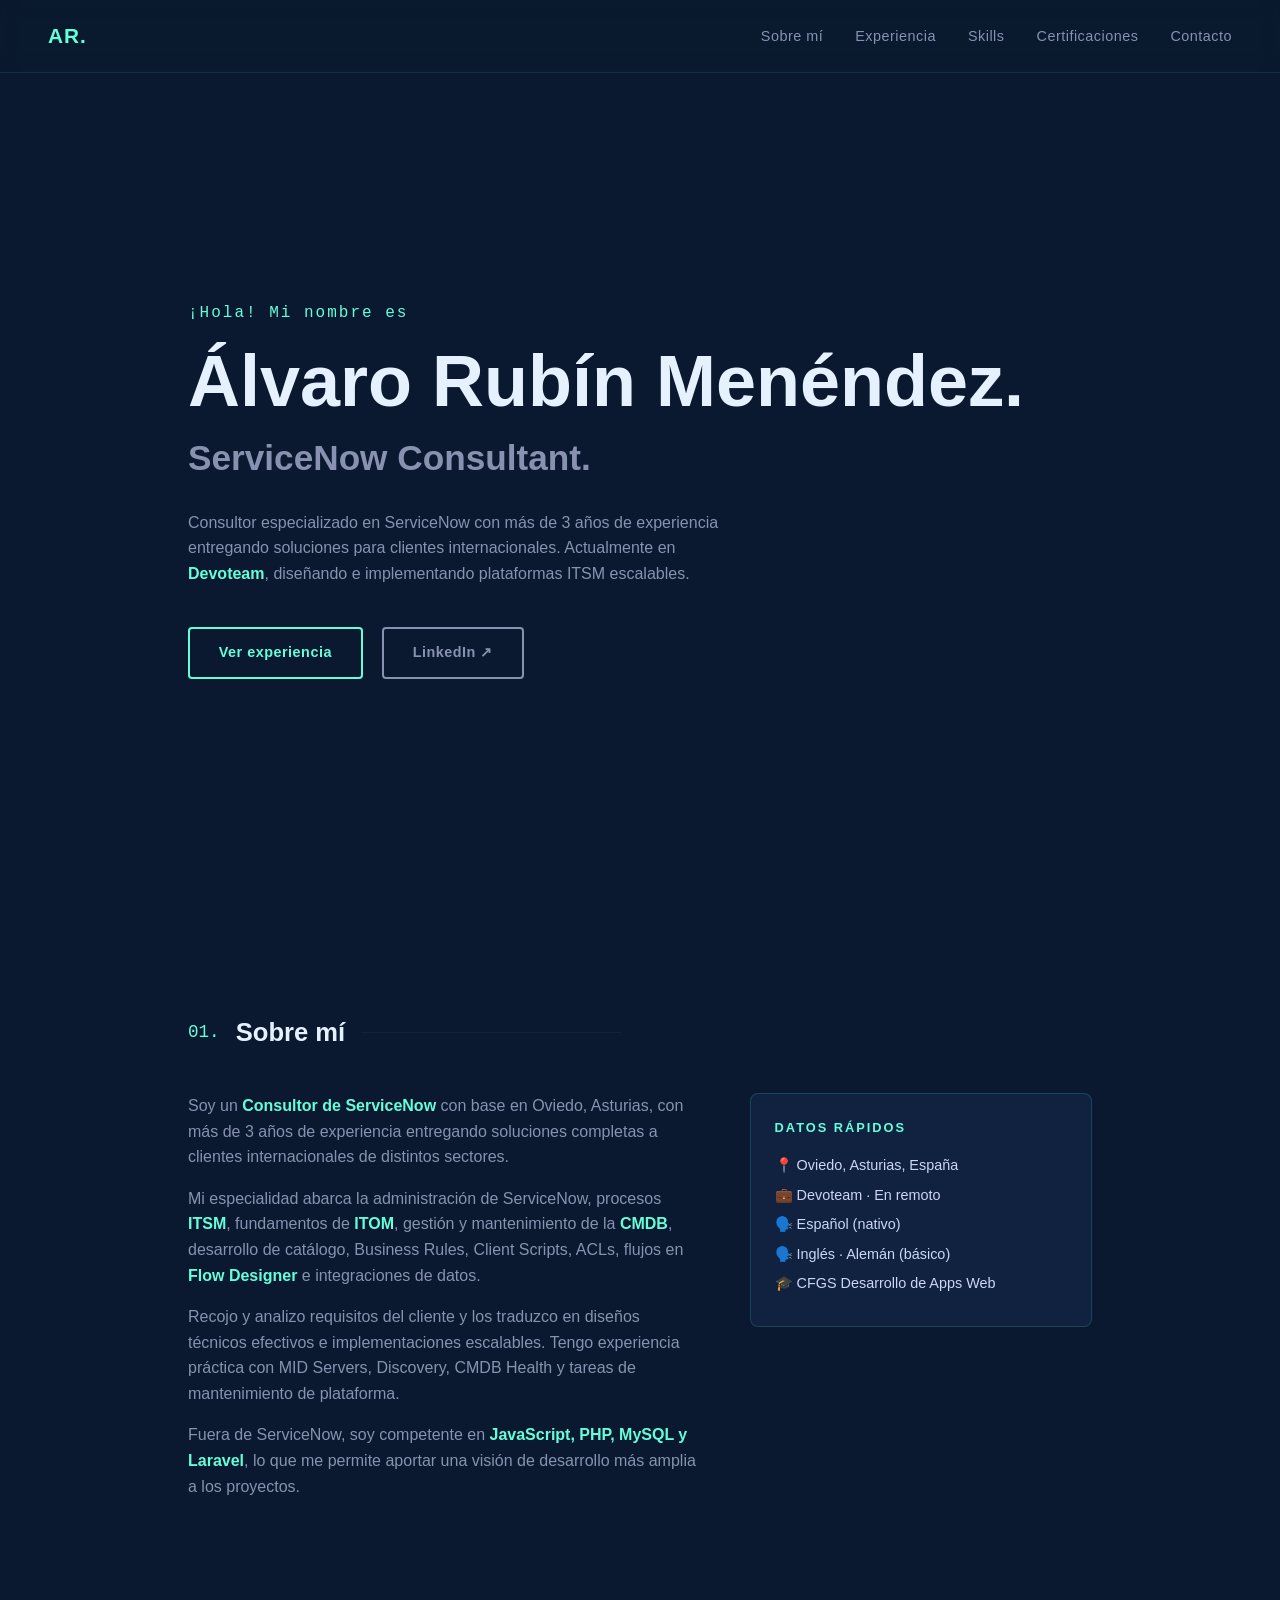
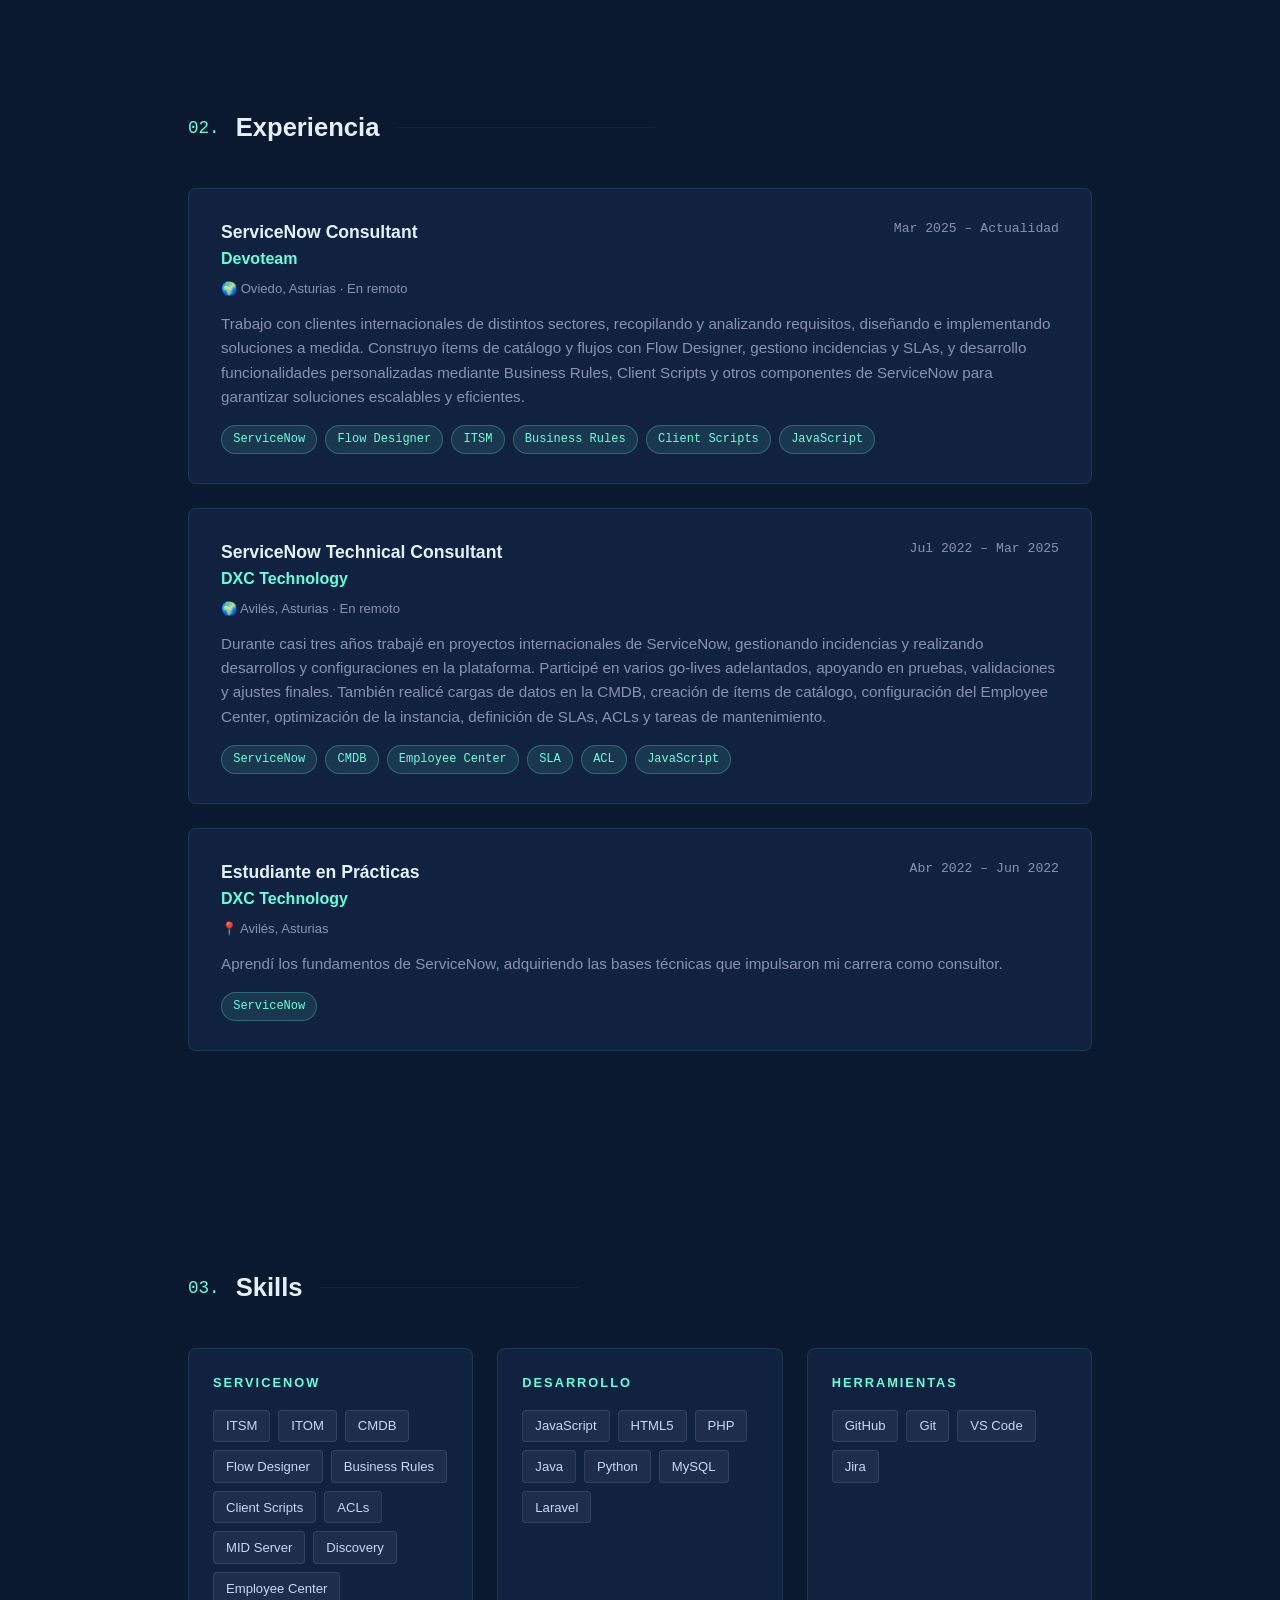
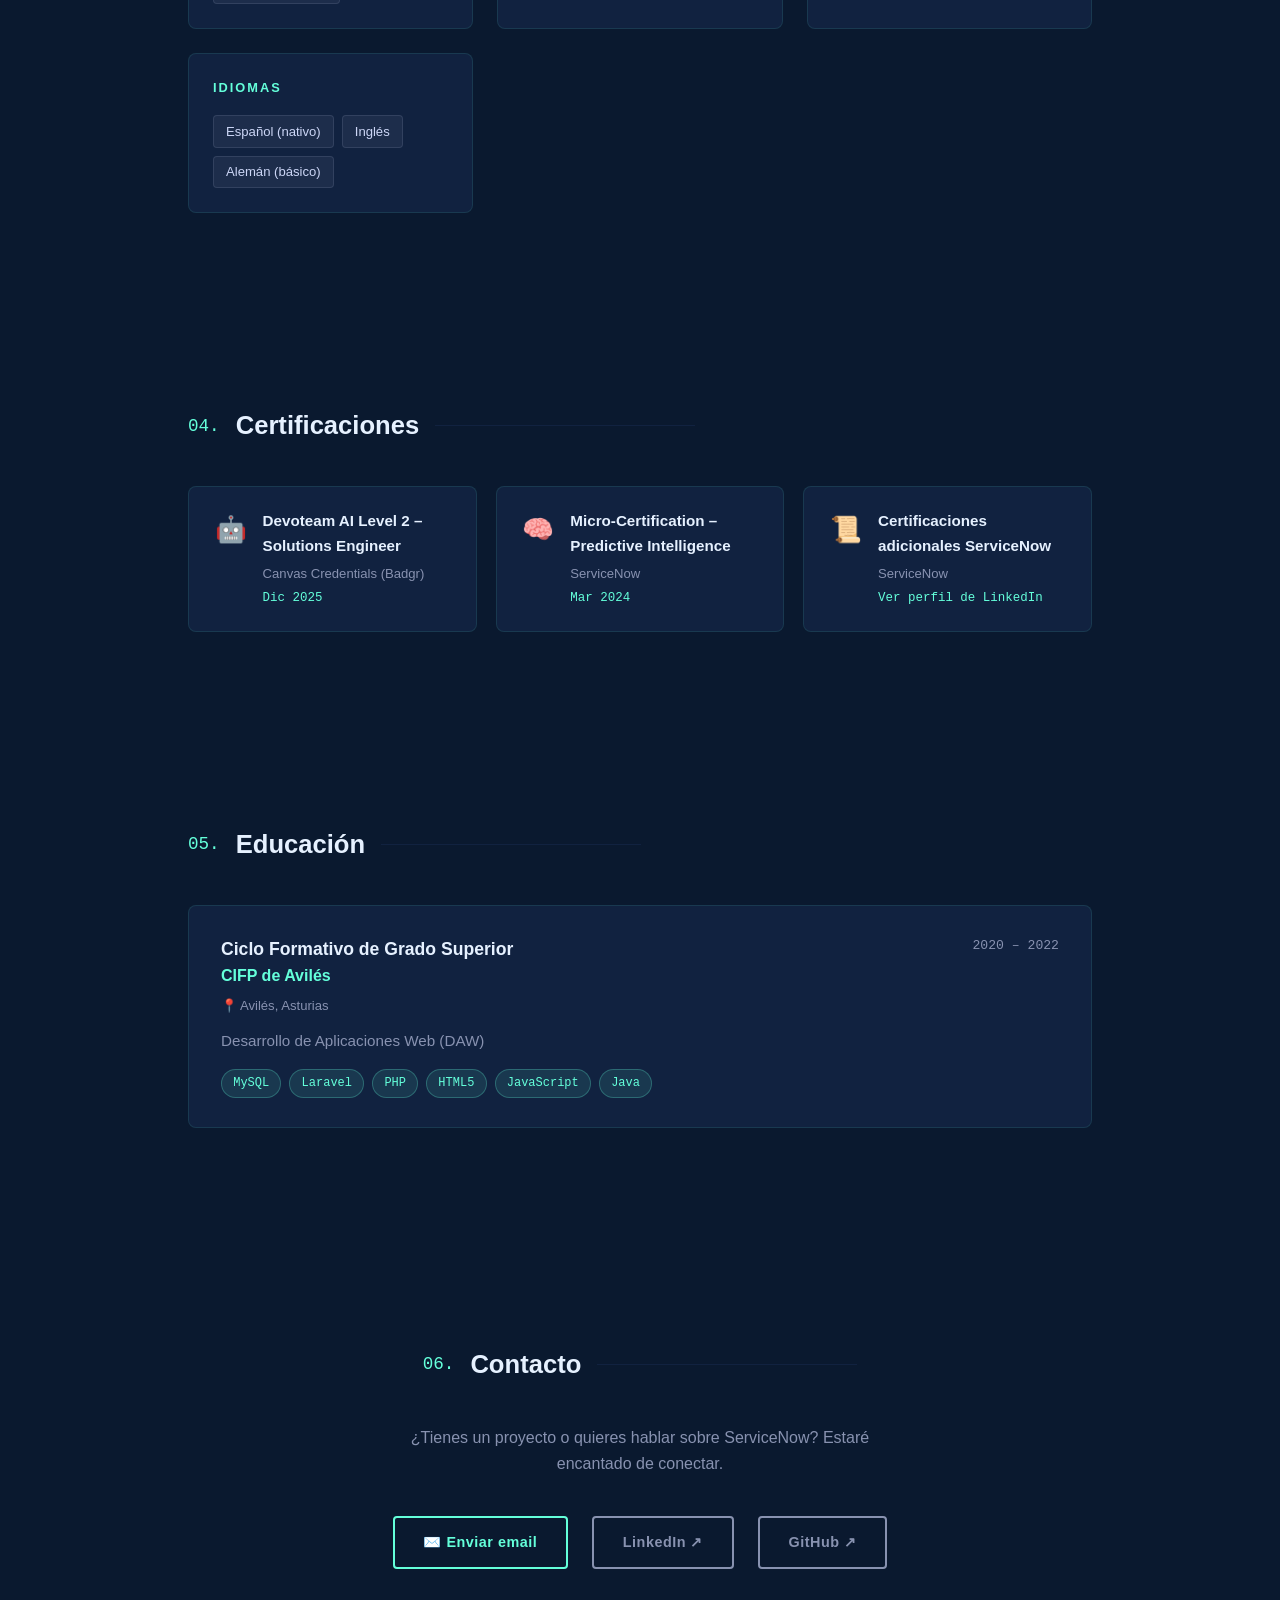
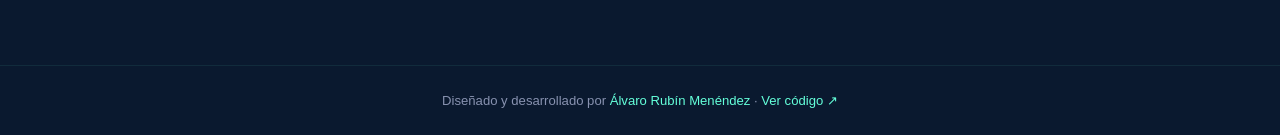
==== commit 4ebf963f: "Corregir encoding caracteres especiales" ====
--- a/index.html
+++ b/index.html
@@ -3,8 +3,8 @@
 <head>
   <meta charset="UTF-8" />
   <meta name="viewport" content="width=device-width, initial-scale=1.0" />
-  <title>Ãlvaro RubÃ­n MenÃ©ndez â ServiceNow Consultant</title>
-  <meta name="description" content="Portfolio profesional de Ãlvaro RubÃ­n MenÃ©ndez, ServiceNow Consultant en Devoteam con mÃ¡s de 3 aÃ±os de experiencia." />
+  <title>&#193;lvaro Rub&#237;n Men&#233;ndez &#8211; ServiceNow Consultant</title>
+  <meta name="description" content="Portfolio profesional de &#193;lvaro Rub&#237;n Men&#233;ndez, ServiceNow Consultant en Devoteam con m&#225;s de 3 a&#241;os de experiencia." />
   <style>
     :root {
       --bg: #0a192f;
@@ -28,7 +28,7 @@
       line-height: 1.6;
     }
 
-    /* ââ NAV ââ */
+    /* &#9472;&#9472; NAV &#9472;&#9472; */
     nav {
       position: fixed;
       top: 0; left: 0; right: 0;
@@ -58,7 +58,7 @@
     }
     .nav-links a:hover { color: var(--accent); }
 
-    /* ââ SECTIONS ââ */
+    /* &#9472;&#9472; SECTIONS &#9472;&#9472; */
     section {
       min-height: 100vh;
       padding: 7rem 3rem 4rem;
@@ -66,7 +66,7 @@
       margin: 0 auto;
     }
 
-    /* ââ HERO ââ */
+    /* &#9472;&#9472; HERO &#9472;&#9472; */
     #hero {
       display: flex;
       flex-direction: column;
@@ -137,7 +137,7 @@
       transform: translateY(-2px);
     }
 
-    /* ââ SECTION TITLE ââ */
+    /* &#9472;&#9472; SECTION TITLE &#9472;&#9472; */
     .section-title {
       display: flex;
       align-items: center;
@@ -162,7 +162,7 @@
       max-width: 260px;
     }
 
-    /* ââ ABOUT ââ */
+    /* &#9472;&#9472; ABOUT &#9472;&#9472; */
     #about { min-height: auto; padding-bottom: 5rem; }
     .about-grid {
       display: grid;
@@ -188,7 +188,7 @@
     .about-card p { color: var(--subtext); font-size: 0.9rem; margin-bottom: 0.4rem; }
     .about-card p span { color: var(--text); }
 
-    /* ââ EXPERIENCE ââ */
+    /* &#9472;&#9472; EXPERIENCE &#9472;&#9472; */
     #experience { min-height: auto; padding-bottom: 5rem; }
     .exp-item {
       background: var(--bg2);
@@ -249,7 +249,7 @@
       font-family: 'Courier New', monospace;
     }
 
-    /* ââ SKILLS ââ */
+    /* &#9472;&#9472; SKILLS &#9472;&#9472; */
     #skills { min-height: auto; padding-bottom: 5rem; }
     .skills-grid {
       display: grid;
@@ -284,7 +284,7 @@
       border: 1px solid rgba(136,146,176,0.2);
     }
 
-    /* ââ CERTS ââ */
+    /* &#9472;&#9472; CERTS &#9472;&#9472; */
     #certifications { min-height: auto; padding-bottom: 5rem; }
     .certs-grid {
       display: grid;
@@ -326,10 +326,10 @@
       margin-top: 0.3rem;
     }
 
-    /* ââ EDUCATION ââ */
+    /* &#9472;&#9472; EDUCATION &#9472;&#9472; */
     #education { min-height: auto; padding-bottom: 5rem; }
 
-    /* ââ CONTACT ââ */
+    /* &#9472;&#9472; CONTACT &#9472;&#9472; */
     #contact {
       min-height: auto;
       padding-bottom: 6rem;
@@ -348,7 +348,7 @@
       flex-wrap: wrap;
     }
 
-    /* ââ FOOTER ââ */
+    /* &#9472;&#9472; FOOTER &#9472;&#9472; */
     footer {
       text-align: center;
       padding: 1.5rem;
@@ -358,7 +358,7 @@
     }
     footer a { color: var(--accent); text-decoration: none; }
 
-    /* ââ SCROLL INDICATOR ââ */
+    /* &#9472;&#9472; SCROLL INDICATOR &#9472;&#9472; */
     .scroll-line {
       position: fixed;
       top: 0; left: 0;
@@ -368,7 +368,7 @@
       transition: width 0.1s linear;
     }
 
-    /* ââ FADE IN ANIMATION ââ */
+    /* &#9472;&#9472; FADE IN ANIMATION &#9472;&#9472; */
     .fade-in {
       opacity: 0;
       transform: translateY(20px);
@@ -379,7 +379,7 @@
       transform: translateY(0);
     }
 
-    /* ââ RESPONSIVE ââ */
+    /* &#9472;&#9472; RESPONSIVE &#9472;&#9472; */
     @media (max-width: 768px) {
       nav { padding: 1rem 1.5rem; }
       .nav-links { gap: 1.2rem; }
@@ -402,7 +402,7 @@
   <nav>
     <a class="nav-logo" href="#hero">AR.</a>
     <ul class="nav-links">
-      <li><a href="#about">Sobre mÃ­</a></li>
+      <li><a href="#about">Sobre m&#237;</a></li>
       <li><a href="#experience">Experiencia</a></li>
       <li><a href="#skills">Skills</a></li>
       <li><a href="#certifications">Certificaciones</a></li>
@@ -412,44 +412,44 @@
 
   <!-- HERO -->
   <section id="hero">
-    <p class="hero-greeting">Â¡Hola! Mi nombre es</p>
-    <h1 class="hero-name">Ãlvaro RubÃ­n MenÃ©ndez.</h1>
+    <p class="hero-greeting">&#161;Hola! Mi nombre es</p>
+    <h1 class="hero-name">&#193;lvaro Rub&#237;n Men&#233;ndez.</h1>
     <h2 class="hero-title">ServiceNow Consultant.</h2>
     <p class="hero-bio">
-      Consultor especializado en ServiceNow con mÃ¡s de 3 aÃ±os de experiencia entregando soluciones para clientes internacionales. Actualmente en <strong style="color:var(--accent)">Devoteam</strong>, diseÃ±ando e implementando plataformas ITSM escalables.
+      Consultor especializado en ServiceNow con m&#225;s de 3 a&#241;os de experiencia entregando soluciones para clientes internacionales. Actualmente en <strong style="color:var(--accent)">Devoteam</strong>, dise&#241;ando e implementando plataformas ITSM escalables.
     </p>
     <div class="hero-buttons">
       <a class="btn btn-primary" href="#experience">Ver experiencia</a>
-      <a class="btn btn-secondary" href="https://linkedin.com/in/alvarorubin" target="_blank" rel="noopener">LinkedIn â</a>
+      <a class="btn btn-secondary" href="https://linkedin.com/in/alvarorubin" target="_blank" rel="noopener">LinkedIn &#8599;</a>
     </div>
   </section>
 
   <!-- ABOUT -->
   <section id="about">
-    <h2 class="section-title" data-num="01.">Sobre mÃ­</h2>
+    <h2 class="section-title" data-num="01.">Sobre m&#237;</h2>
     <div class="about-grid fade-in">
       <div class="about-text">
         <p>
-          Soy un <strong>Consultor de ServiceNow</strong> con base en Oviedo, Asturias, con mÃ¡s de 3 aÃ±os de experiencia entregando soluciones completas a clientes internacionales de distintos sectores.
+          Soy un <strong>Consultor de ServiceNow</strong> con base en Oviedo, Asturias, con m&#225;s de 3 a&#241;os de experiencia entregando soluciones completas a clientes internacionales de distintos sectores.
         </p>
         <p>
-          Mi especialidad abarca la administraciÃ³n de ServiceNow, procesos <strong>ITSM</strong>, fundamentos de <strong>ITOM</strong>, gestiÃ³n y mantenimiento de la <strong>CMDB</strong>, desarrollo de catÃ¡logo, Business Rules, Client Scripts, ACLs, flujos en <strong>Flow Designer</strong> e integraciones de datos.
+          Mi especialidad abarca la administraci&#243;n de ServiceNow, procesos <strong>ITSM</strong>, fundamentos de <strong>ITOM</strong>, gesti&#243;n y mantenimiento de la <strong>CMDB</strong>, desarrollo de cat&#225;logo, Business Rules, Client Scripts, ACLs, flujos en <strong>Flow Designer</strong> e integraciones de datos.
         </p>
         <p>
-          Recojo y analizo requisitos del cliente y los traduzco en diseÃ±os tÃ©cnicos efectivos e implementaciones escalables. Tengo experiencia prÃ¡ctica con MID Servers, Discovery, CMDB Health y tareas de mantenimiento de plataforma.
+          Recojo y analizo requisitos del cliente y los traduzco en dise&#241;os t&#233;cnicos efectivos e implementaciones escalables. Tengo experiencia pr&#225;ctica con MID Servers, Discovery, CMDB Health y tareas de mantenimiento de plataforma.
         </p>
         <p>
-          Fuera de ServiceNow, soy competente en <strong>JavaScript, PHP, MySQL y Laravel</strong>, lo que me permite aportar una visiÃ³n de desarrollo mÃ¡s amplia a los proyectos.
+          Fuera de ServiceNow, soy competente en <strong>JavaScript, PHP, MySQL y Laravel</strong>, lo que me permite aportar una visi&#243;n de desarrollo m&#225;s amplia a los proyectos.
         </p>
       </div>
       <div>
         <div class="about-card">
-          <h4>Datos rÃ¡pidos</h4>
-          <p>ð <span>Oviedo, Asturias, EspaÃ±a</span></p>
-          <p>ð¼ <span>Devoteam Â· En remoto</span></p>
-          <p>ð£ï¸ <span>EspaÃ±ol (nativo)</span></p>
-          <p>ð£ï¸ <span>InglÃ©s Â· AlemÃ¡n (bÃ¡sico)</span></p>
-          <p>ð <span>CFGS Desarrollo de Apps Web</span></p>
+          <h4>Datos r&#225;pidos</h4>
+          <p>&#128205; <span>Oviedo, Asturias, Espa&#241;a</span></p>
+          <p>&#128188; <span>Devoteam &#183; En remoto</span></p>
+          <p>&#128483;&#65039; <span>Espa&#241;ol (nativo)</span></p>
+          <p>&#128483;&#65039; <span>Ingl&#233;s &#183; Alem&#225;n (b&#225;sico)</span></p>
+          <p>&#127891; <span>CFGS Desarrollo de Apps Web</span></p>
         </div>
       </div>
     </div>
@@ -465,11 +465,11 @@
           <div class="exp-role">ServiceNow Consultant</div>
           <div class="exp-company">Devoteam</div>
         </div>
-        <div class="exp-date">Mar 2025 â Actualidad</div>
-      </div>
-      <div class="exp-location">ð Oviedo, Asturias Â· En remoto</div>
+        <div class="exp-date">Mar 2025 &#8211; Actualidad</div>
+      </div>
+      <div class="exp-location">&#127757; Oviedo, Asturias &#183; En remoto</div>
       <p class="exp-desc">
-        Trabajo con clientes internacionales de distintos sectores, recopilando y analizando requisitos, diseÃ±ando e implementando soluciones a medida. Construyo Ã­tems de catÃ¡logo y flujos con Flow Designer, gestiono incidencias y SLAs, y desarrollo funcionalidades personalizadas mediante Business Rules, Client Scripts y otros componentes de ServiceNow para garantizar soluciones escalables y eficientes.
+        Trabajo con clientes internacionales de distintos sectores, recopilando y analizando requisitos, dise&#241;ando e implementando soluciones a medida. Construyo &#237;tems de cat&#225;logo y flujos con Flow Designer, gestiono incidencias y SLAs, y desarrollo funcionalidades personalizadas mediante Business Rules, Client Scripts y otros componentes de ServiceNow para garantizar soluciones escalables y eficientes.
       </p>
       <div class="exp-tags">
         <span class="tag">ServiceNow</span>
@@ -487,11 +487,11 @@
           <div class="exp-role">ServiceNow Technical Consultant</div>
           <div class="exp-company">DXC Technology</div>
         </div>
-        <div class="exp-date">Jul 2022 â Mar 2025</div>
-      </div>
-      <div class="exp-location">ð AvilÃ©s, Asturias Â· En remoto</div>
+        <div class="exp-date">Jul 2022 &#8211; Mar 2025</div>
+      </div>
+      <div class="exp-location">&#127757; Avil&#233;s, Asturias &#183; En remoto</div>
       <p class="exp-desc">
-        Durante casi tres aÃ±os trabajÃ© en proyectos internacionales de ServiceNow, gestionando incidencias y realizando desarrollos y configuraciones en la plataforma. ParticipÃ© en varios go-lives adelantados, apoyando en pruebas, validaciones y ajustes finales. TambiÃ©n realicÃ© cargas de datos en la CMDB, creaciÃ³n de Ã­tems de catÃ¡logo, configuraciÃ³n del Employee Center, optimizaciÃ³n de la instancia, definiciÃ³n de SLAs, ACLs y tareas de mantenimiento.
+        Durante casi tres a&#241;os trabaj&#233; en proyectos internacionales de ServiceNow, gestionando incidencias y realizando desarrollos y configuraciones en la plataforma. Particip&#233; en varios go-lives adelantados, apoyando en pruebas, validaciones y ajustes finales. Tambi&#233;n realic&#233; cargas de datos en la CMDB, creaci&#243;n de &#237;tems de cat&#225;logo, configuraci&#243;n del Employee Center, optimizaci&#243;n de la instancia, definici&#243;n de SLAs, ACLs y tareas de mantenimiento.
       </p>
       <div class="exp-tags">
         <span class="tag">ServiceNow</span>
@@ -506,14 +506,14 @@
     <div class="exp-item fade-in">
       <div class="exp-header">
         <div>
-          <div class="exp-role">Estudiante en PrÃ¡cticas</div>
+          <div class="exp-role">Estudiante en Pr&#225;cticas</div>
           <div class="exp-company">DXC Technology</div>
         </div>
-        <div class="exp-date">Abr 2022 â Jun 2022</div>
-      </div>
-      <div class="exp-location">ð AvilÃ©s, Asturias</div>
+        <div class="exp-date">Abr 2022 &#8211; Jun 2022</div>
+      </div>
+      <div class="exp-location">&#128205; Avil&#233;s, Asturias</div>
       <p class="exp-desc">
-        AprendÃ­ los fundamentos de ServiceNow, adquiriendo las bases tÃ©cnicas que impulsaron mi carrera como consultor.
+        Aprend&#237; los fundamentos de ServiceNow, adquiriendo las bases t&#233;cnicas que impulsaron mi carrera como consultor.
       </p>
       <div class="exp-tags">
         <span class="tag">ServiceNow</span>
@@ -564,9 +564,9 @@
       <div class="skill-group">
         <h3>Idiomas</h3>
         <div class="skill-tags">
-          <span class="skill-tag">EspaÃ±ol (nativo)</span>
-          <span class="skill-tag">InglÃ©s</span>
-          <span class="skill-tag">AlemÃ¡n (bÃ¡sico)</span>
+          <span class="skill-tag">Espa&#241;ol (nativo)</span>
+          <span class="skill-tag">Ingl&#233;s</span>
+          <span class="skill-tag">Alem&#225;n (b&#225;sico)</span>
         </div>
       </div>
     </div>
@@ -577,23 +577,23 @@
     <h2 class="section-title" data-num="04.">Certificaciones</h2>
     <div class="certs-grid fade-in">
       <div class="cert-card">
-        <div class="cert-icon">ð¤</div>
+        <div class="cert-icon">&#129302;</div>
         <div class="cert-info">
-          <h4>Devoteam AI Level 2 â Solutions Engineer</h4>
+          <h4>Devoteam AI Level 2 &#8211; Solutions Engineer</h4>
           <p>Canvas Credentials (Badgr)</p>
           <p class="cert-date">Dic 2025</p>
         </div>
       </div>
       <div class="cert-card">
-        <div class="cert-icon">ð§ </div>
+        <div class="cert-icon">&#129504;</div>
         <div class="cert-info">
-          <h4>Micro-Certification â Predictive Intelligence</h4>
+          <h4>Micro-Certification &#8211; Predictive Intelligence</h4>
           <p>ServiceNow</p>
           <p class="cert-date">Mar 2024</p>
         </div>
       </div>
       <div class="cert-card">
-        <div class="cert-icon">ð</div>
+        <div class="cert-icon">&#128220;</div>
         <div class="cert-info">
           <h4>Certificaciones adicionales ServiceNow</h4>
           <p>ServiceNow</p>
@@ -605,16 +605,16 @@
 
   <!-- EDUCATION -->
   <section id="education">
-    <h2 class="section-title" data-num="05.">EducaciÃ³n</h2>
+    <h2 class="section-title" data-num="05.">Educaci&#243;n</h2>
     <div class="exp-item fade-in">
       <div class="exp-header">
         <div>
           <div class="exp-role">Ciclo Formativo de Grado Superior</div>
-          <div class="exp-company">CIFP de AvilÃ©s</div>
-        </div>
-        <div class="exp-date">2020 â 2022</div>
-      </div>
-      <div class="exp-location">ð AvilÃ©s, Asturias</div>
+          <div class="exp-company">CIFP de Avil&#233;s</div>
+        </div>
+        <div class="exp-date">2020 &#8211; 2022</div>
+      </div>
+      <div class="exp-location">&#128205; Avil&#233;s, Asturias</div>
       <p class="exp-desc">Desarrollo de Aplicaciones Web (DAW)</p>
       <div class="exp-tags">
         <span class="tag">MySQL</span>
@@ -631,18 +631,18 @@
   <section id="contact">
     <h2 class="section-title" data-num="06." style="justify-content:center">Contacto</h2>
     <p class="contact-subtitle">
-      Â¿Tienes un proyecto o quieres hablar sobre ServiceNow? EstarÃ© encantado de conectar.
+      &#191;Tienes un proyecto o quieres hablar sobre ServiceNow? Estar&#233; encantado de conectar.
     </p>
     <div class="contact-links">
-      <a class="btn btn-primary" href="mailto:alvarorubin611@gmail.com">âï¸ Enviar email</a>
-      <a class="btn btn-secondary" href="https://linkedin.com/in/alvarorubin" target="_blank" rel="noopener">LinkedIn â</a>
-      <a class="btn btn-secondary" href="https://github.com/alvarorubin" target="_blank" rel="noopener">GitHub â</a>
+      <a class="btn btn-primary" href="mailto:alvarorubin611@gmail.com">&#9993;&#65039; Enviar email</a>
+      <a class="btn btn-secondary" href="https://linkedin.com/in/alvarorubin" target="_blank" rel="noopener">LinkedIn &#8599;</a>
+      <a class="btn btn-secondary" href="https://github.com/alvarorubin" target="_blank" rel="noopener">GitHub &#8599;</a>
     </div>
   </section>
 
   <!-- FOOTER -->
   <footer>
-    <p>DiseÃ±ado y desarrollado por <a href="#hero">Ãlvaro RubÃ­n MenÃ¬ndez</a> Â· <a href="https://github.com/alvarorubin/alvarorubin.github.io" target="_blank" rel="noopener">Ver cÃ³digo â</a></p>
+    <p>Dise&#241;ado y desarrollado por <a href="#hero">&#193;lvaro Rub&#237;n Men&#233;ndez</a> &#183; <a href="https://github.com/alvarorubin/alvarorubin.github.io" target="_blank" rel="noopener">Ver c&#243;digo &#8599;</a></p>
   </footer>
 
   <script>
